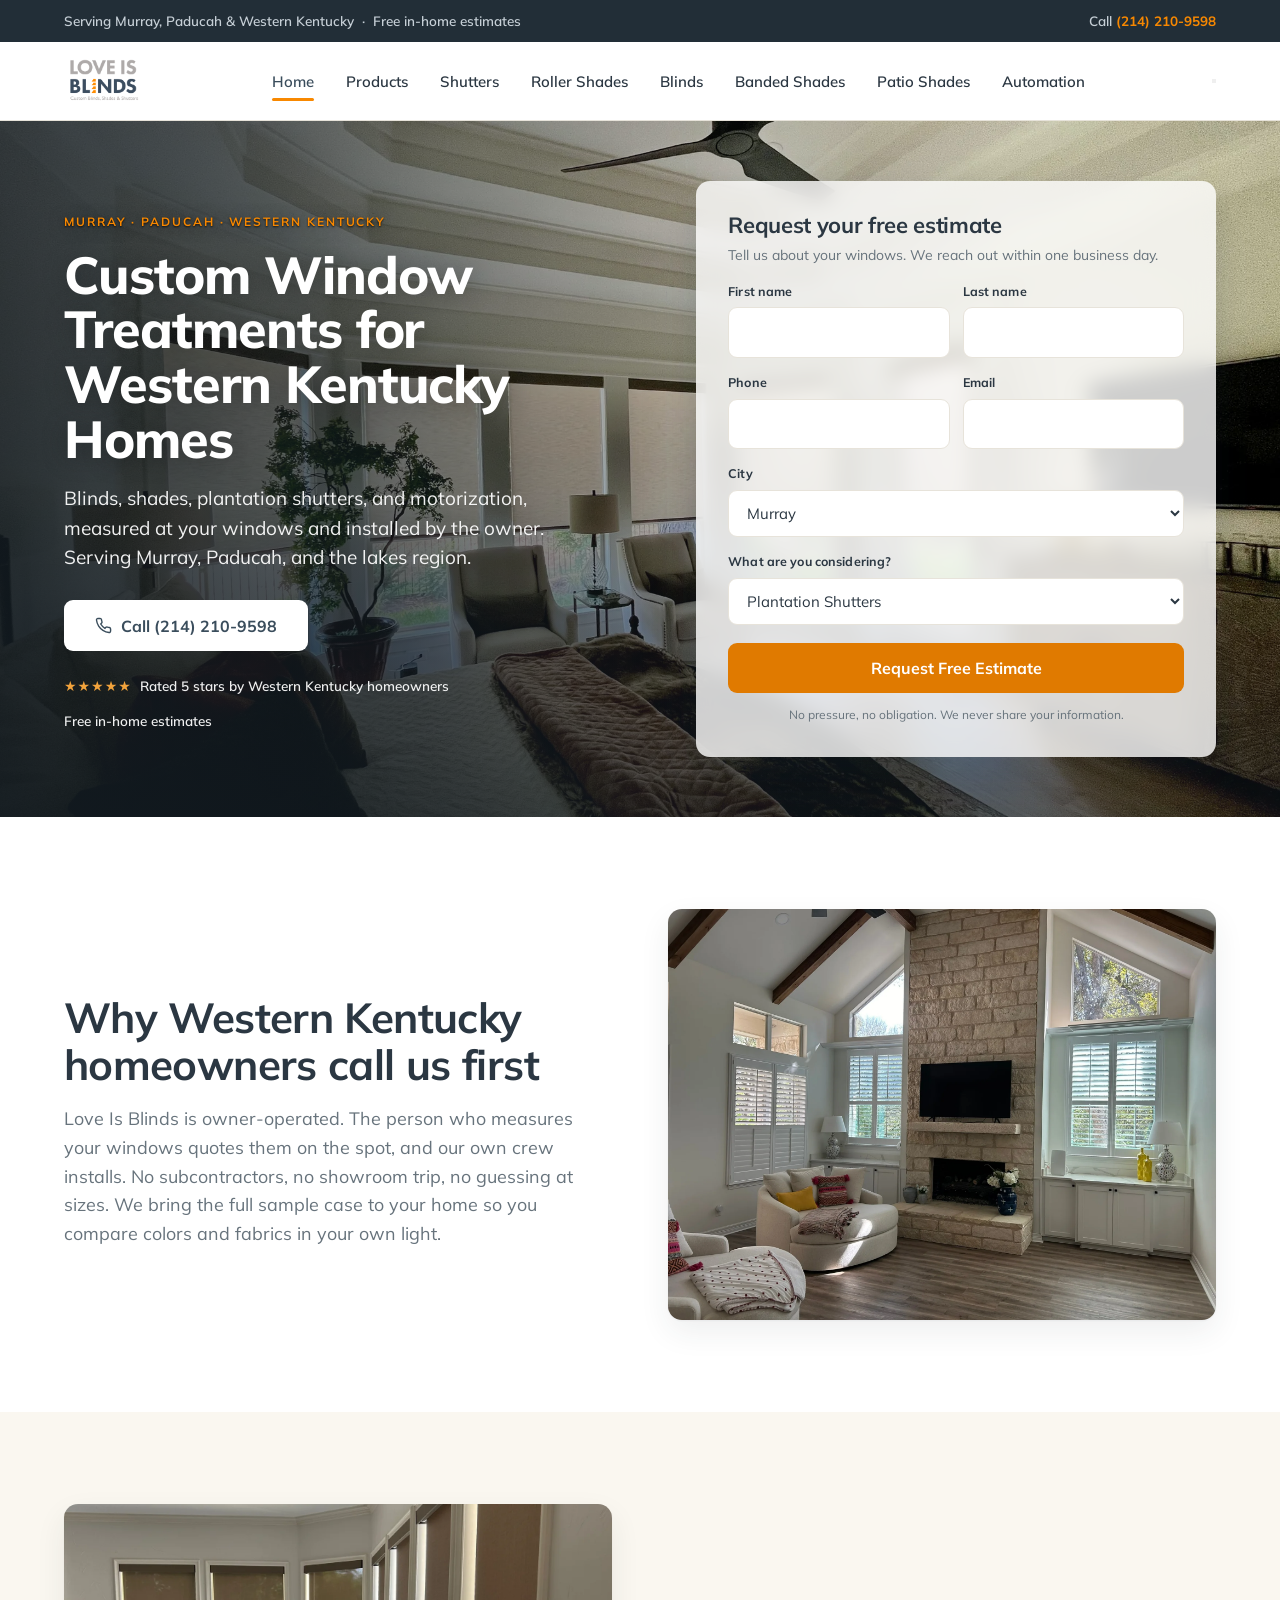
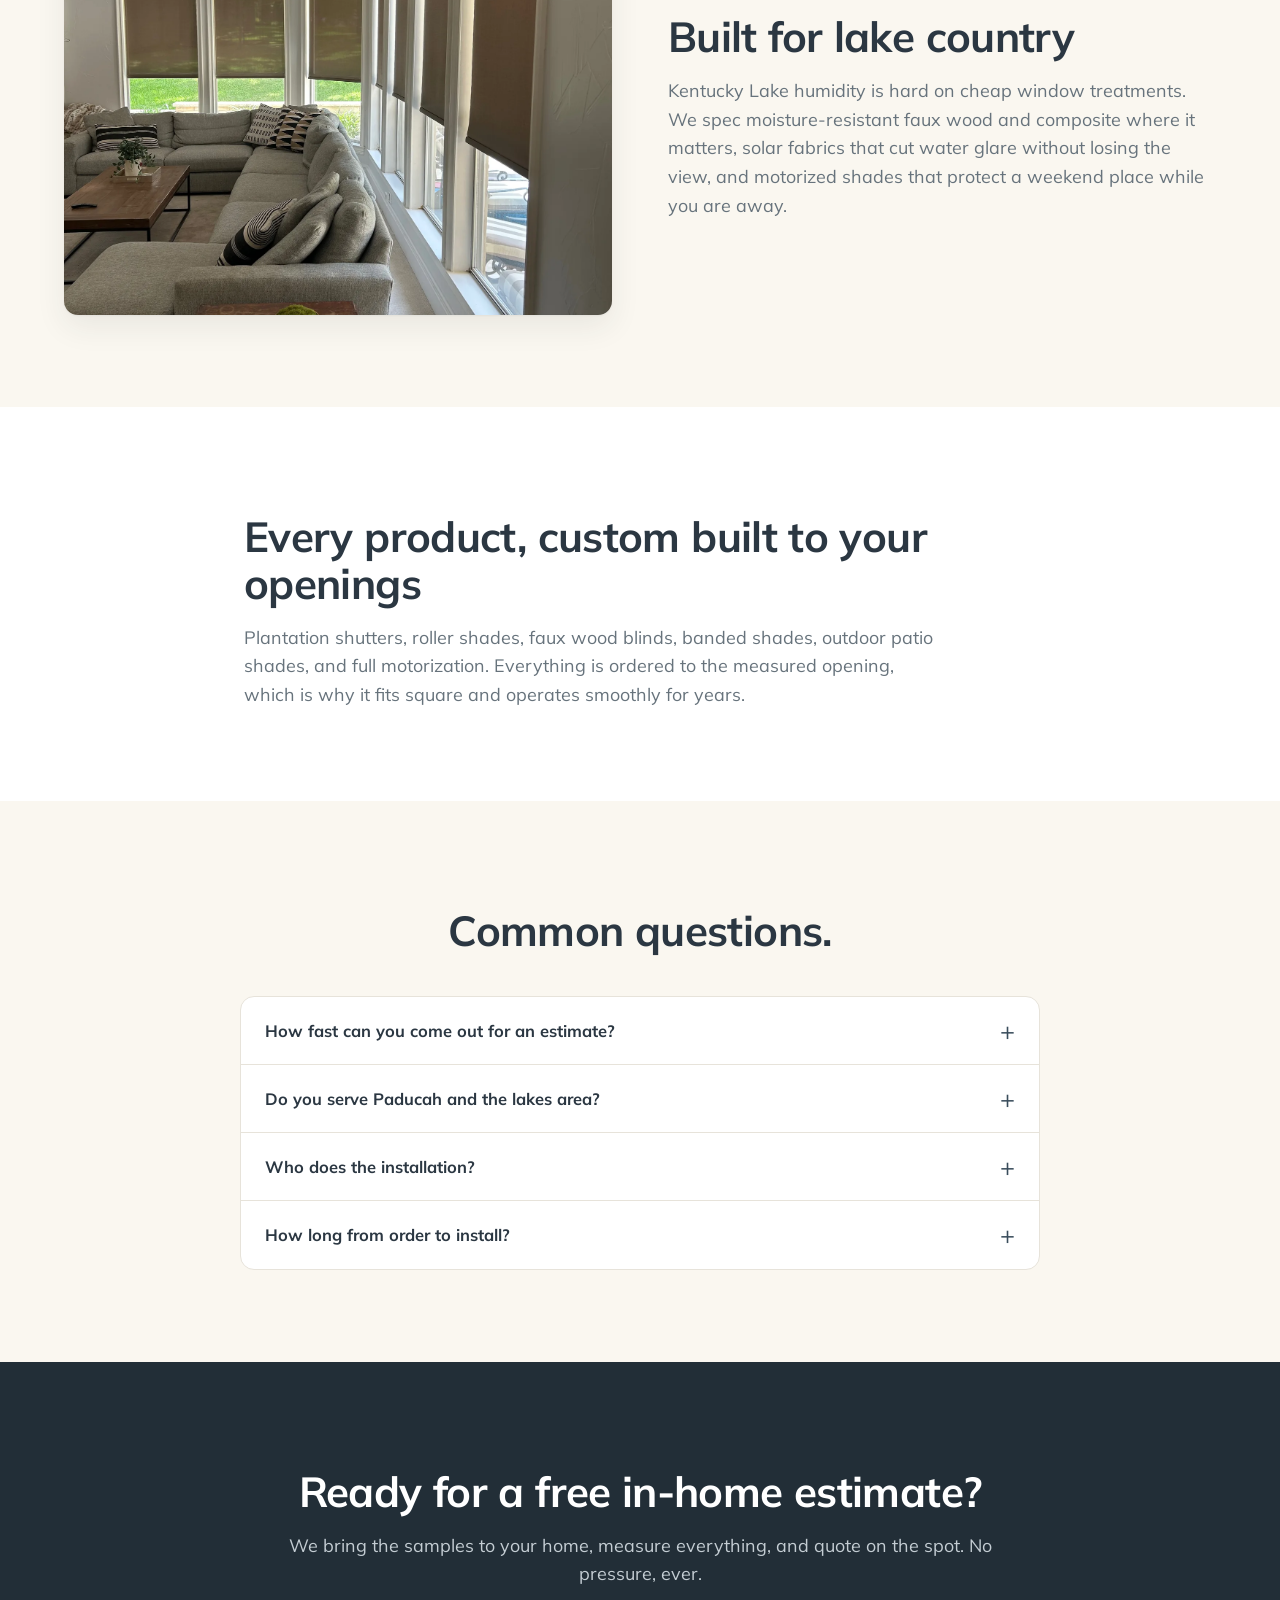
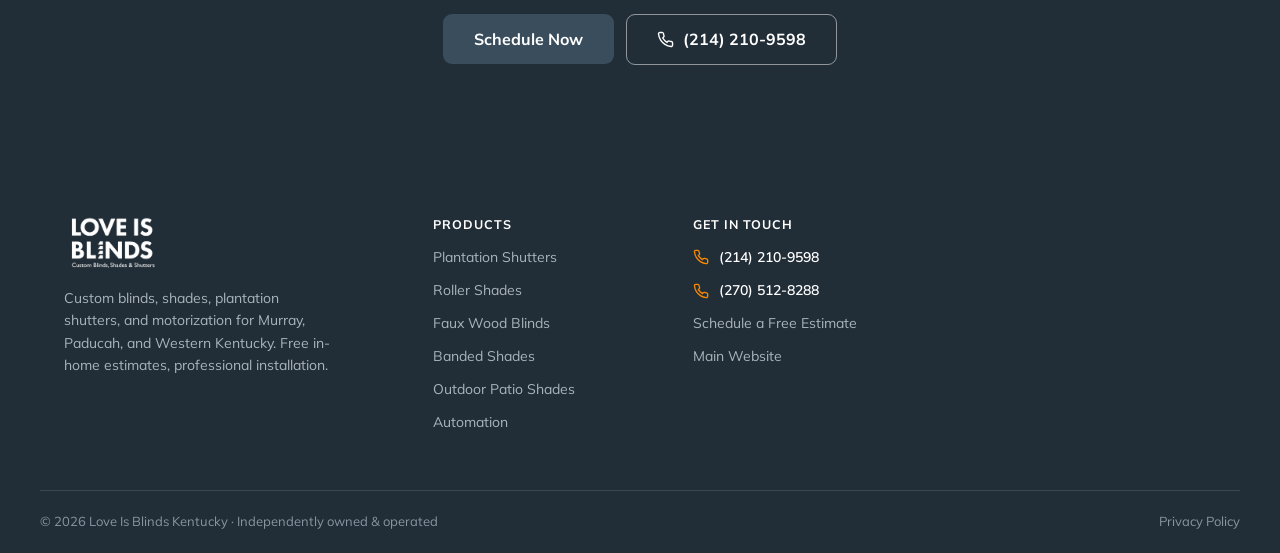
==== index.html @ ca63661e "Build shop.loveisblindsky.com: Western KY Google Ads landing site Rebuild of the Duda subdomain site" ====
<!DOCTYPE html>
<html lang="en">
<head>
<!-- Google Tag Manager -->
<script>(function(w,d,s,l,i){w[l]=w[l]||[];w[l].push({'gtm.start':
new Date().getTime(),event:'gtm.js'});var f=d.getElementsByTagName(s)[0],
j=d.createElement(s),dl=l!='dataLayer'?'&l='+l:'';j.async=true;j.src=
'https://www.googletagmanager.com/gtm.js?id='+i+dl;f.parentNode.insertBefore(j,f);
})(window,document,'script','dataLayer','GTM-MGHF7VLB');</script>
<!-- End Google Tag Manager -->
<meta charset="UTF-8">
<meta name="viewport" content="width=device-width, initial-scale=1">
<title>Custom Blinds, Shades &amp; Shutters in Murray, KY | Love Is Blinds</title>
<meta name="description" content="Custom blinds, shades, and plantation shutters for Murray, Paducah, and Western Kentucky. Free in-home estimates, measured and installed by the owner. Call today.">
<link rel="canonical" href="https://shop.loveisblindsky.com/">
<link rel="icon" href="/favicon.ico" sizes="any">
<link rel="icon" type="image/png" sizes="32x32" href="/favicon-32.png">
<link rel="apple-touch-icon" href="/apple-touch-icon.png">
<meta name="theme-color" content="#3A4D5C">
<meta property="og:type" content="website">
<meta property="og:site_name" content="Love Is Blinds Western Kentucky">
<meta property="og:title" content="Custom Blinds, Shades &amp; Shutters in Murray, KY | Love Is Blinds">
<meta property="og:description" content="Custom blinds, shades, and plantation shutters for Murray, Paducah, and Western Kentucky. Free in-home estimates, measured and installed by the owner. Call today.">
<meta property="og:url" content="https://shop.loveisblindsky.com/">
<meta property="og:image" content="https://shop.loveisblindsky.com/images/lib/roller-shades-home-hero-shades-1-jpeg.webp">
<meta name="twitter:card" content="summary_large_image">
<meta name="twitter:title" content="Custom Blinds, Shades &amp; Shutters in Murray, KY | Love Is Blinds">
<meta name="twitter:description" content="Custom blinds, shades, and plantation shutters for Murray, Paducah, and Western Kentucky. Free in-home estimates, measured and installed by the owner. Call today.">
<meta name="twitter:image" content="https://shop.loveisblindsky.com/images/lib/roller-shades-home-hero-shades-1-jpeg.webp">
<link rel="preconnect" href="https://fonts.googleapis.com">
<link rel="preconnect" href="https://fonts.gstatic.com" crossorigin>
<link href="https://fonts.googleapis.com/css2?family=Mulish:wght@400;500;600;700;800&display=swap" rel="stylesheet">
<link rel="stylesheet" href="/css/styles.css">
<script type="application/ld+json">
{
 "@context": "https://schema.org",
 "@graph": [
  {
   "@type": "WebPage",
   "@id": "https://shop.loveisblindsky.com/",
   "url": "https://shop.loveisblindsky.com/",
   "name": "Custom Blinds, Shades & Shutters in Murray, KY | Love Is Blinds",
   "description": "Custom blinds, shades, and plantation shutters for Murray, Paducah, and Western Kentucky. Free in-home estimates, measured and installed by the owner. Call today.",
   "isPartOf": {
    "@type": "WebSite",
    "name": "Love Is Blinds Western Kentucky",
    "url": "https://shop.loveisblindsky.com/"
   }
  },
  {
   "@type": "FAQPage",
   "mainEntity": [
    {
     "@type": "Question",
     "name": "How fast can you come out for an estimate?",
     "acceptedAnswer": {
      "@type": "Answer",
      "text": "Usually within a few days. The estimate is free, happens at your home, and you get an itemized quote on the spot with no obligation."
     }
    },
    {
     "@type": "Question",
     "name": "Do you serve Paducah and the lakes area?",
     "acceptedAnswer": {
      "@type": "Answer",
      "text": "Yes. We cover Murray, Mayfield, Benton, Cadiz, Hopkinsville, Paducah, Reidland, Calvert City, Princeton, Paris TN, and Metropolis IL."
     }
    },
    {
     "@type": "Question",
     "name": "Who does the installation?",
     "acceptedAnswer": {
      "@type": "Answer",
      "text": "Our own employees. The person who measures is part of the crew that installs, drop cloths go down before the first anchor, and cleanup is included."
     }
    },
    {
     "@type": "Question",
     "name": "How long from order to install?",
     "acceptedAnswer": {
      "@type": "Answer",
      "text": "Most projects run two to four weeks from estimate to install day. Custom shutters can run longer, and you get the timeline in writing before anything is ordered."
     }
    }
   ]
  }
 ]
}
</script></head>
<body>
<!-- Google Tag Manager (noscript) -->
<noscript><iframe src="https://www.googletagmanager.com/ns.html?id=GTM-MGHF7VLB"
height="0" width="0" style="display:none;visibility:hidden"></iframe></noscript>
<!-- End Google Tag Manager (noscript) -->
<div class="topbar">
  <div class="container">
    <span class="tb-left">Serving Murray, Paducah &amp; Western Kentucky &nbsp;&middot;&nbsp; Free in-home estimates</span>
    <span class="tb-right">Call <a href="tel:+12142109598">(214) 210-9598</a></span>
  </div>
</div>
<header class="site-header" id="siteHeader">
  <div class="container nav">
    <a class="brand" href="/" aria-label="Love Is Blinds, home">
      <img src="/images/lib-logo.png" alt="Love Is Blinds">
    </a>
    <nav>
      <ul class="nav-links" id="navLinks">
        <li><a href="/" aria-current="page">Home</a></li><li><a href="/products">Products</a></li><li><a href="/shutters">Shutters</a></li><li><a href="/rollers">Roller Shades</a></li><li><a href="/blinds">Blinds</a></li><li><a href="/banded-shades">Banded Shades</a></li><li><a href="/outdoor-patio-shades">Patio Shades</a></li><li><a href="/automation-solutions">Automation</a></li>
        <li class="nav-cta">
          <a class="btn btn-secondary btn-block" href="tel:+12142109598">Call (214) 210-9598</a>
          <a class="btn btn-primary btn-block" href="/schedule-now">Free Estimate</a>
        </li>
      </ul>
    </nav>
    <div class="nav-right">
      <button class="nav-toggle" id="navToggle" aria-label="Menu" aria-expanded="false"><span></span><span></span><span></span></button>
    </div>
  </div>
</header>

<section class="phero has-form">
  <picture><img src="/images/lib/roller-shades-home-hero-shades-1-jpeg.webp" alt="Custom roller shades in a bright Western Kentucky style home, installed by Love Is Blinds" fetchpriority="high"></picture>
  <div class="container">
    <div class="phero-copy">
      <h2 class="eyebrow">Murray &middot; Paducah &middot; Western Kentucky</h2>
      <h1 class="title">Custom Window Treatments for Western Kentucky Homes</h1>
      <p class="sub">Blinds, shades, plantation shutters, and motorization, measured at your windows and installed by the owner. Serving Murray, Paducah, and the lakes region.</p>
      <div class="hero-actions">
        <a class="btn btn-primary btn-lg" href="tel:+12142109598"><svg viewBox="0 0 24 24"><path d="M22 16.92v3a2 2 0 0 1-2.18 2 19.8 19.8 0 0 1-8.63-3.07 19.5 19.5 0 0 1-6-6 19.8 19.8 0 0 1-3.07-8.67A2 2 0 0 1 4.11 2h3a2 2 0 0 1 2 1.72c.13.96.36 1.9.7 2.81a2 2 0 0 1-.45 2.11L8.09 9.91a16 16 0 0 0 6 6l1.27-1.27a2 2 0 0 1 2.11-.45c.9.34 1.85.57 2.81.7A2 2 0 0 1 22 16.92Z"/></svg> Call (214) 210-9598</a>
      </div>
      <div class="hero-trust">
        <span class="tp"><span class="stars">&#9733;&#9733;&#9733;&#9733;&#9733;</span>Rated 5 stars by Western Kentucky homeowners</span>
        <span class="tp">Free in-home estimates</span>
      </div>
    </div>
    <form class="form-card" action="https://formspree.io/f/KYFORMID" method="POST">
      <h3>Request your free estimate</h3>
      <p class="sml">Tell us about your windows. We reach out within one business day.</p>
      <input type="hidden" name="_subject" value="Shop site estimate request">
      <input type="hidden" name="source_page" value="index">
      <div class="field-row">
        <div class="field"><label for="fname">First name</label><input id="fname" name="first_name" type="text" required></div>
        <div class="field"><label for="lname">Last name</label><input id="lname" name="last_name" type="text" required></div>
      </div>
      <div class="field-row">
        <div class="field"><label for="phone">Phone</label><input id="phone" name="phone" type="tel" required></div>
        <div class="field"><label for="email">Email</label><input id="email" name="email" type="email" required></div>
      </div>
      <div class="field"><label for="city">City</label>
        <select id="city" name="city"><option>Murray</option><option>Mayfield</option><option>Benton</option><option>Cadiz</option><option>Hopkinsville</option><option>Paducah</option><option>Reidland</option><option>Calvert City</option><option>Princeton</option><option>Paris, TN</option><option>Metropolis, IL</option><option>Other</option></select>
      </div>
      <div class="field"><label for="interest">What are you considering?</label>
        <select id="interest" name="interest">
          <option>Plantation Shutters</option><option>Roller Shades</option><option>Faux Wood Blinds</option>
          <option>Banded Shades</option><option>Outdoor Patio Shades</option><option>Motorization</option><option>Not sure yet</option>
        </select>
      </div>
      <button class="btn btn-pop btn-block btn-lg" type="submit">Request Free Estimate</button>
      <p class="legal">No pressure, no obligation. We never share your information.</p>
    </form>
  </div>
</section>
<section class="section"><div class="container split media-right">
  <div class="body reveal"><h2 class="title">Why Western Kentucky homeowners call us first</h2><p class="lead">Love Is Blinds is owner-operated. The person who measures your windows quotes them on the spot, and our own crew installs. No subcontractors, no showroom trip, no guessing at sizes. We bring the full sample case to your home so you compare colors and fabrics in your own light.</p></div>
  <div class="media reveal"><picture><img src="/images/lib/shutters-shutters-love-01-jpg.webp" alt="Custom window treatments installed by Love Is Blinds" loading="lazy"></picture></div>
</div></section><section class="section bg-cream-tint"><div class="container split">
  <div class="media reveal"><picture><img src="/images/lib/roller-shades-roller-shades-jane-after-a-jpg.webp" alt="Custom window treatments installed by Love Is Blinds" loading="lazy"></picture></div>
  <div class="body reveal"><h2 class="title">Built for lake country</h2><p class="lead">Kentucky Lake humidity is hard on cheap window treatments. We spec moisture-resistant faux wood and composite where it matters, solar fabrics that cut water glare without losing the view, and motorized shades that protect a weekend place while you are away.</p></div>
</div></section><section class="section"><div class="container" style="max-width:840px"><div class="body reveal"><h2 class="title">Every product, custom built to your openings</h2><p class="lead">Plantation shutters, roller shades, faux wood blinds, banded shades, outdoor patio shades, and full motorization. Everything is ordered to the measured opening, which is why it fits square and operates smoothly for years.</p></div></div></section>
<section class="section bg-cream-tint">
  <div class="container center"><h2 class="title">Common questions.</h2></div>
  <div class="container"><div class="faq"><details><summary>How fast can you come out for an estimate?</summary><div class="a">Usually within a few days. The estimate is free, happens at your home, and you get an itemized quote on the spot with no obligation.</div></details><details><summary>Do you serve Paducah and the lakes area?</summary><div class="a">Yes. We cover Murray, Mayfield, Benton, Cadiz, Hopkinsville, Paducah, Reidland, Calvert City, Princeton, Paris TN, and Metropolis IL.</div></details><details><summary>Who does the installation?</summary><div class="a">Our own employees. The person who measures is part of the crew that installs, drop cloths go down before the first anchor, and cleanup is included.</div></details><details><summary>How long from order to install?</summary><div class="a">Most projects run two to four weeks from estimate to install day. Custom shutters can run longer, and you get the timeline in writing before anything is ordered.</div></details></div></div></section>
<section class="section bg-deep">
  <div class="container center">
    <h2 class="title">Ready for a free in-home estimate?</h2>
    <p class="lead">We bring the samples to your home, measure everything, and quote on the spot. No pressure, ever.</p>
    <div class="btnrow" style="justify-content:center;margin-top:26px">
      <a class="btn btn-primary btn-lg" href="/schedule-now">Schedule Now</a>
      <a class="btn btn-secondary btn-lg" href="tel:+12142109598"><svg viewBox="0 0 24 24"><path d="M22 16.92v3a2 2 0 0 1-2.18 2 19.8 19.8 0 0 1-8.63-3.07 19.5 19.5 0 0 1-6-6 19.8 19.8 0 0 1-3.07-8.67A2 2 0 0 1 4.11 2h3a2 2 0 0 1 2 1.72c.13.96.36 1.9.7 2.81a2 2 0 0 1-.45 2.11L8.09 9.91a16 16 0 0 0 6 6l1.27-1.27a2 2 0 0 1 2.11-.45c.9.34 1.85.57 2.81.7A2 2 0 0 1 22 16.92Z"/></svg> (214) 210-9598</a>
    </div>
  </div>
</section>
<footer class="footer">
  <div class="container footer-top">
    <div>
      <img class="flogo" src="/images/lib-logo.png" alt="Love Is Blinds" loading="lazy" style="filter:brightness(0) invert(1)">
      <p class="fabout">Custom blinds, shades, plantation shutters, and motorization for Murray, Paducah, and Western Kentucky. Free in-home estimates, professional installation.</p>
    </div>
    <div>
      <h4>Products</h4>
      <ul>
        <li><a href="/shutters">Plantation Shutters</a></li>
        <li><a href="/rollers">Roller Shades</a></li>
        <li><a href="/blinds">Faux Wood Blinds</a></li>
        <li><a href="/banded-shades">Banded Shades</a></li>
        <li><a href="/outdoor-patio-shades">Outdoor Patio Shades</a></li>
        <li><a href="/automation-solutions">Automation</a></li>
      </ul>
    </div>
    <div>
      <h4>Get In Touch</h4>
      <ul>
        <li class="contact-line"><svg viewBox="0 0 24 24"><path d="M22 16.92v3a2 2 0 0 1-2.18 2 19.8 19.8 0 0 1-8.63-3.07 19.5 19.5 0 0 1-6-6 19.8 19.8 0 0 1-3.07-8.67A2 2 0 0 1 4.11 2h3a2 2 0 0 1 2 1.72c.13.96.36 1.9.7 2.81a2 2 0 0 1-.45 2.11L8.09 9.91a16 16 0 0 0 6 6l1.27-1.27a2 2 0 0 1 2.11-.45c.9.34 1.85.57 2.81.7A2 2 0 0 1 22 16.92Z"/></svg><a href="tel:+12142109598">(214) 210-9598</a></li>
        <li class="contact-line"><svg viewBox="0 0 24 24"><path d="M22 16.92v3a2 2 0 0 1-2.18 2 19.8 19.8 0 0 1-8.63-3.07 19.5 19.5 0 0 1-6-6 19.8 19.8 0 0 1-3.07-8.67A2 2 0 0 1 4.11 2h3a2 2 0 0 1 2 1.72c.13.96.36 1.9.7 2.81a2 2 0 0 1-.45 2.11L8.09 9.91a16 16 0 0 0 6 6l1.27-1.27a2 2 0 0 1 2.11-.45c.9.34 1.85.57 2.81.7A2 2 0 0 1 22 16.92Z"/></svg><a href="tel:+12705128288">(270) 512-8288</a></li>
        <li><a href="/schedule-now">Schedule a Free Estimate</a></li>
        <li><a href="https://www.loveisblindsky.com/" rel="noopener">Main Website</a></li>
      </ul>
    </div>
  </div>
  <div class="container footer-bottom">
    <span>&copy; <span id="yr">2026</span> Love Is Blinds Kentucky &middot; Independently owned &amp; operated</span>
    <span><a href="https://www.loveisblindsky.com/privacy-policy" rel="noopener">Privacy Policy</a></span>
  </div>
</footer>
<script>
document.getElementById('yr').textContent=new Date().getFullYear();
var t=document.getElementById('navToggle'),l=document.getElementById('navLinks');
if(t){t.addEventListener('click',function(){var o=l.classList.toggle('open');t.setAttribute('aria-expanded',o)})}
</script>
</body>
</html>
---- css/styles.css ----
/* =========================================================================
   LOVE IS BLINDS - KENTUCKY
   LIB brand: Navy #3A4D5C (lead) · Deep Navy #283541 (deep) ·
              Soft Stone #DED8CB (soft) · Signature Orange #F88800 (pop, RARE) ·
              Harvest Cream #F5EFE0 (cream) · Deep Navy Ink #222E37 (ink)
   ========================================================================= */

:root{
  /* ---- fixed neutrals ---- */
  --n-white:#FFFFFF;
  --n-cream:#F5EFE0;        /* Harvest Cream — warmth canvas, selective */
  --n-cream-tint:#FAF7F0;   /* faint cream — quiet rhythm separator */
  --n-stone:#DED8CB;        /* Soft Stone */
  --n-ink:#222E37;          /* deep navy ink — dark surfaces */

  /* ---- LIB role tokens ---- */
  --primary:#3A4D5C;        /* Navy */
  --secondary:#222E37;      /* Deep Navy — dark panels, footer */
  --accent-1:#DED8CB;       /* Soft Stone */
  --accent-2:#F88800;       /* Signature Orange */
  --on-primary:#FFFFFF;
  --on-secondary:#FFFFFF;
  --on-accent-1:#3A4D5C;
  --on-accent-2:#FFFFFF;

  /* ---- semantic intent (components reference these, never raw hex) ---- */
  --lead:var(--primary);    --on-lead:var(--on-primary);
  --deep:var(--secondary);  --on-deep:var(--on-secondary);
  --soft:var(--accent-1);
  --pop:var(--accent-2);    --on-pop:var(--on-accent-2);
  --pop-deep:#E07A00;       /* AA-safe deep orange for white-on-orange fills (buttons, highlight card); accents use bright --pop */

  /* ---- chrome / ink ---- */
  --page:#FFFFFF;
  --surface:#FFFFFF;
  --ink-display:#2B3742;    /* navy-ink headings */
  --ink-body:#46535E;       /* slate body */
  --ink-muted:#67737C;      /* muted (≥4.5:1 on white & cream) */
  --hairline:#E7E3DA;
  --hairline-soft:#EFEBE2;

  /* ---- scale ---- */
  --sp-1:4px; --sp-2:8px; --sp-3:12px; --sp-4:16px; --sp-5:24px; --sp-6:32px; --sp-7:48px; --sp-8:64px;
  --radius:14px; --radius-sm:9px; --radius-pill:999px;
  --shadow-1:0 1px 2px rgba(34,46,55,.06);
  --shadow-2:0 1px 2px rgba(34,46,55,.05), 0 12px 30px rgba(34,46,55,.08);
  --shadow-3:0 10px 28px rgba(34,46,55,.10), 0 30px 60px rgba(34,46,55,.13);
  --container:1200px;
  --ease:cubic-bezier(.2,.7,.2,1);
  --font-display:'Mulish',system-ui,-apple-system,'Segoe UI',Roboto,Helvetica,Arial,sans-serif;
  --font-body:'Mulish',system-ui,-apple-system,'Segoe UI',Roboto,Helvetica,Arial,sans-serif;
}

/* ---------- reset / base ---------- */
*{box-sizing:border-box;margin:0;padding:0}
html{scroll-behavior:smooth}
body{font-family:var(--font-body);background:var(--page);color:var(--ink-body);
  font-size:17px;line-height:1.65;font-weight:400;-webkit-font-smoothing:antialiased;text-rendering:optimizeLegibility}
img{max-width:100%;display:block}
picture{display:contents}
a{color:inherit;text-decoration:none}
ul{list-style:none}
h1,h2,h3,h4{font-family:var(--font-display);color:var(--ink-display);line-height:1.12;letter-spacing:-.015em;font-weight:700}
p{margin:0}
:focus-visible{outline:2px solid var(--lead);outline-offset:2px}
section{scroll-margin-top:96px}

/* ---------- layout ---------- */
.container{max-width:var(--container);margin:0 auto;padding:0 24px}
.container-wide{max-width:1340px;margin:0 auto;padding:0 24px}
.section{padding:92px 0}
.section--tight{padding:64px 0}
.bg-cream{background:var(--n-cream)}
.bg-cream-tint{background:var(--n-cream-tint)}
.bg-stone{background:var(--n-stone)}
.bg-deep{background:var(--deep);color:#E7ECEF}
.center{text-align:center}
.center .lead{margin-left:auto;margin-right:auto}

/* ---------- section heads ---------- */
.eyebrow{display:inline-flex;align-items:center;gap:9px;font-weight:700;font-size:12px;
  letter-spacing:.16em;text-transform:uppercase;color:var(--lead)}
.bg-deep .eyebrow{color:#9FB4C2}
.title{font-size:clamp(27px,3.7vw,42px);margin-top:14px;font-weight:700;color:var(--ink-display)}
.bg-deep .title{color:#fff}
.lead{font-size:clamp(16px,1.4vw,19px);color:var(--ink-muted);max-width:64ch;margin-top:16px;line-height:1.6}
.bg-deep .lead{color:#C4CDD3}

/* ---------- buttons (documented .btn-* system) ---------- */
.btnrow{display:flex;flex-wrap:wrap;gap:12px;align-items:center}
.btn{font:inherit;font-weight:700;font-size:15px;border-radius:var(--radius-sm);padding:13px 22px;cursor:pointer;
  border:1.5px solid transparent;display:inline-flex;align-items:center;justify-content:center;gap:9px;
  text-decoration:none;line-height:1;transition:transform .2s var(--ease),background .2s,color .2s,border-color .2s,box-shadow .2s;white-space:nowrap}
.btn svg{width:17px;height:17px;stroke:currentColor;fill:none;stroke-width:2}
.btn-primary{background:var(--lead);color:var(--on-lead)}                 /* navy — primary action */
.btn-primary:hover{background:#32424F;transform:translateY(-2px);box-shadow:var(--shadow-2)}
.btn-dark{background:var(--deep);color:var(--on-deep)}                    /* deep navy — high-emphasis */
.btn-dark:hover{background:#1A242C;transform:translateY(-2px);box-shadow:var(--shadow-2)}
.btn-secondary{background:transparent;color:var(--lead);border-color:var(--lead)}
.btn-secondary:hover{background:var(--lead);color:var(--on-lead)}
.btn-ghost{background:transparent;color:var(--ink-body);border-color:var(--hairline)}
.btn-ghost:hover{background:var(--n-cream-tint);border-color:var(--ink-muted)}
.btn-pop{background:var(--pop-deep);color:var(--on-pop)}                  /* orange — the ONE rare moment */
.btn-pop:hover{background:#CC6E00;transform:translateY(-2px);box-shadow:var(--shadow-2)}
.btn-link{background:none;color:var(--lead);font-weight:700;padding:6px 2px;border-radius:0}
.btn-link:hover{color:var(--pop-deep)}
.btn-link .arw{transition:transform .2s var(--ease)}
.btn-link:hover .arw{transform:translateX(4px)}
.btn-sm{padding:9px 16px;font-size:13.5px}
.btn-lg{padding:16px 30px;font-size:16px}
.btn-block{width:100%}
/* on dark sections */
.bg-deep .btn-secondary{color:#fff;border-color:rgba(255,255,255,.5)}
.bg-deep .btn-secondary:hover{background:#fff;color:var(--deep)}

/* ---------- top utility bar ---------- */
.topbar{background:var(--deep);color:#C6CFD6;font-size:13.5px;font-weight:600}
.topbar .container{display:flex;justify-content:space-between;align-items:center;min-height:42px;gap:18px;padding-top:7px;padding-bottom:7px}
.topbar a{color:var(--pop);font-weight:700}
.topbar a:hover{color:#fff}
.topbar .sep{opacity:.4;margin:0 10px}

/* ---------- header / nav ---------- */
.site-header{position:sticky;top:0;z-index:70;border-bottom:1px solid var(--hairline);transition:box-shadow .3s}
.site-header::before{content:"";position:absolute;inset:0;z-index:-1;background:rgba(255,255,255,.95);
  backdrop-filter:saturate(160%) blur(12px);-webkit-backdrop-filter:saturate(160%) blur(12px)}
.site-header.scrolled{box-shadow:0 8px 24px -16px rgba(34,46,55,.35)}
.nav{display:flex;align-items:center;justify-content:space-between;gap:26px;min-height:78px}
.brand{display:inline-flex;align-items:center;padding:8px 0;flex:none}
.brand img{height:44px;width:auto;max-width:none;display:block}
.nav-links{display:flex;align-items:center;gap:6px}
.nav-links a{font-weight:600;font-size:15px;color:var(--ink-display);position:relative;padding:6px 13px;transition:color .2s}
.nav-links a:hover{color:var(--lead)}
.nav-links a::after{content:"";position:absolute;left:13px;right:13px;bottom:-4px;height:2.5px;background:var(--pop);
  border-radius:2px;transform:scaleX(0);transform-origin:left;transition:transform .25s var(--ease)}
.nav-links a:hover::after{transform:scaleX(1)}
.nav-links a[aria-current="page"]{color:var(--lead)}
.nav-links a[aria-current="page"]::after{transform:scaleX(1)}
.nav-right{display:flex;align-items:center;gap:18px}
.nav-phone{font-weight:700;color:var(--lead);font-size:15px;display:inline-flex;gap:8px;align-items:center}
.nav-phone:hover{color:var(--pop-deep)}
.nav-phone svg{width:16px;height:16px;stroke:currentColor;fill:none;stroke-width:2}
.hamburger{display:none;flex-direction:column;gap:5px;background:none;border:0;cursor:pointer;padding:10px;margin:-10px -10px -10px 0}
.hamburger span{width:25px;height:2.5px;background:var(--ink-display);border-radius:3px;transition:.3s var(--ease)}
.nav-cta{display:none}
.nav-links .dd-active{color:var(--lead)}
body.nav-open{overflow:hidden}

/* ---------- hero (split-grid 16:9 — product stays visible) ---------- */
.hero{background:var(--page)}
.hero .container-wide{display:grid;grid-template-columns:1.05fr 1fr;gap:54px;align-items:center;
  padding-top:64px;padding-bottom:64px}
.hero-copy{max-width:36rem}
.hero h1{font-size:clamp(34px,4.6vw,54px);font-weight:800;letter-spacing:-.025em;line-height:1.05;
  margin-top:18px;color:var(--ink-display)}
.hero h1 em{font-style:normal;color:var(--lead)}
.hero .sub{font-size:clamp(16.5px,1.5vw,19px);color:var(--ink-body);max-width:46ch;margin-top:20px;line-height:1.55}
.hero-actions{display:flex;gap:14px;margin-top:30px;flex-wrap:wrap}
.hero-trust{margin-top:28px;display:flex;align-items:center;gap:8px 18px;flex-wrap:wrap;
  font-weight:600;color:var(--ink-muted);font-size:14px}
.hero-trust .stars{color:#F2A33C;letter-spacing:2px;font-size:15px}
.hero-trust .sep{opacity:.4}
.hero-media{position:relative}
.hero-media img{width:100%;aspect-ratio:16/11;object-fit:cover;border-radius:var(--radius);box-shadow:var(--shadow-3)}
.hero-media .badge-float{position:absolute;left:-18px;bottom:22px;background:#fff;border-radius:var(--radius-sm);
  box-shadow:var(--shadow-3);padding:14px 18px;display:flex;align-items:center;gap:12px;max-width:240px}
.hero-media .badge-float .ic{width:38px;height:38px;border-radius:10px;background:color-mix(in srgb,var(--lead) 12%,transparent);
  color:var(--lead);display:grid;place-items:center;flex:none}
.hero-media .badge-float .ic svg{width:20px;height:20px;stroke:currentColor;fill:none;stroke-width:2}
.hero-media .badge-float b{display:block;font-family:var(--font-display);font-size:14px;color:var(--ink-display)}
.hero-media .badge-float span{font-size:12.5px;color:var(--ink-muted)}

/* ---------- trust strip ---------- */
.trust{background:var(--surface);border-bottom:1px solid var(--hairline)}
.trust .container{display:grid;grid-template-columns:repeat(4,1fr);gap:28px;padding-top:34px;padding-bottom:34px}
.trust-item{display:flex;gap:14px;align-items:flex-start}
.trust-item .ic{flex:none;width:44px;height:44px;border-radius:11px;background:var(--n-cream);
  color:var(--lead);display:grid;place-items:center}
.trust-item .ic svg{width:22px;height:22px;stroke:currentColor;fill:none;stroke-width:2}
.trust-item h4{font-size:15.5px;color:var(--ink-display);font-weight:700}
.trust-item p{font-size:13.5px;color:var(--ink-muted);margin-top:3px;line-height:1.45}

/* ---------- split feature ---------- */
.split{display:grid;grid-template-columns:1fr 1fr;gap:56px;align-items:center}
.split.media-right .media{order:2}
.split .media img{width:100%;border-radius:var(--radius);box-shadow:var(--shadow-2);aspect-ratio:4/3;object-fit:cover}
.split .media img.owner-photo{aspect-ratio:auto;object-fit:contain;width:auto;max-width:100%;max-height:560px;margin:0 auto;display:block}
.feature-list{margin:24px 0 0;display:grid;gap:15px}
.feature-list li{display:flex;gap:12px;align-items:flex-start;font-weight:500;color:var(--ink-body)}
.feature-list .tick{flex:none;width:23px;height:23px;border-radius:50%;background:var(--pop-deep);color:#fff;
  display:grid;place-items:center;margin-top:1px}
.feature-list .tick svg{width:12px;height:12px;stroke:currentColor;fill:none;stroke-width:3}
.split .btn{margin-top:28px}

/* ---------- product cards (4 categories — flex, generous, token-based) ---------- */
.prod-grid{display:grid;grid-template-columns:repeat(4,1fr);gap:22px;margin-top:46px}
.prod-card{display:flex;flex-direction:column;border-radius:var(--radius);overflow:hidden;background:var(--surface);
  border:1px solid var(--hairline);box-shadow:var(--shadow-1);transition:transform .3s var(--ease),box-shadow .3s var(--ease)}
.prod-card:hover{transform:translateY(-6px);box-shadow:var(--shadow-3)}
.prod-card .pic{display:block;overflow:hidden}
.prod-card .pic img{width:100%;height:212px;object-fit:cover;transition:transform .6s var(--ease)}
.prod-card:hover .pic img{transform:scale(1.05)}
.prod-card .pbody{display:flex;flex-direction:column;flex:1;padding:26px 24px 28px}
.prod-card .kicker{font-size:11.5px;font-weight:700;letter-spacing:.12em;text-transform:uppercase;color:var(--pop-deep)}
.prod-card h3{font-size:20px;color:var(--ink-display);margin-top:8px}
.prod-card p{font-size:14px;color:var(--ink-muted);margin-top:9px;line-height:1.55}
.prod-card .btn-link{margin-top:auto;padding-top:18px}

/* ---------- process steps ---------- */
.steps{display:grid;grid-template-columns:repeat(3,1fr);gap:24px;margin-top:48px}
.step{background:var(--surface);border:1px solid var(--hairline);border-radius:var(--radius);padding:34px 28px;position:relative}
.step .num{display:inline-grid;place-items:center;width:42px;height:42px;border-radius:50%;
  background:var(--pop-deep);color:#fff;font-weight:800;font-size:19px;font-family:var(--font-display)}
.step h3{font-size:19px;margin-top:18px;color:var(--ink-display)}
.step p{margin-top:9px;color:var(--ink-muted);font-size:14.5px}

/* ---------- gallery ---------- */
.gallery{display:grid;grid-template-columns:repeat(3,1fr);gap:16px;margin-top:46px}
.gallery a{border-radius:var(--radius-sm);overflow:hidden;box-shadow:var(--shadow-1);display:block}
.gallery img{width:100%;aspect-ratio:1/1;object-fit:cover;transition:transform .55s var(--ease)}
.gallery a:hover img{transform:scale(1.06)}

/* ---------- reviews ---------- */
.reviews{display:grid;grid-template-columns:repeat(3,1fr);gap:24px;margin-top:46px}
.review{background:var(--surface);border:1px solid var(--hairline);border-radius:var(--radius);padding:30px 28px;box-shadow:var(--shadow-1)}
.review .stars{color:#F2A33C;letter-spacing:2px;font-size:17px}
.review p{margin-top:14px;font-size:15.5px;color:var(--ink-body);line-height:1.6}
.review .who{margin-top:18px;font-weight:700;color:var(--ink-display);font-family:var(--font-display)}
.review .where{color:var(--ink-muted);font-weight:600;font-size:13px;margin-top:2px}

/* ---------- service area chips ---------- */
.chips{display:flex;flex-wrap:wrap;gap:11px;margin-top:32px;justify-content:center}
.chip{background:var(--surface);border:1px solid var(--hairline);border-radius:var(--radius-pill);padding:10px 18px;
  font-weight:600;color:var(--ink-display);font-size:14px;cursor:pointer;transition:background .25s var(--ease),color .25s var(--ease),border-color .25s var(--ease),box-shadow .25s var(--ease)}
.chip:hover{background:var(--lead);border-color:var(--lead);color:#fff;box-shadow:var(--shadow-1)}

/* ---------- CTA + form ---------- */
.cta-grid{display:grid;grid-template-columns:1.05fr .95fr;gap:54px;align-items:center}
.form-card{background:#fff;border-radius:var(--radius);padding:32px;box-shadow:var(--shadow-3);color:var(--ink-body)}
#estimate .form-card{background:rgba(255,255,255,.8)}
.form-card h3{font-size:22px;color:var(--ink-display)}
.form-card .sml{font-size:14px;color:var(--ink-muted);margin-top:6px}
.field{margin-top:14px}
.field-row{display:grid;grid-template-columns:1fr 1fr;gap:13px}
.field label{display:block;font-weight:700;font-size:12.5px;letter-spacing:.01em;color:var(--ink-display);margin-bottom:6px}
.field input,.field select,.field textarea{width:100%;font:inherit;font-size:15px;padding:12px 14px;border-radius:var(--radius-sm);
  border:1.5px solid var(--hairline);background:var(--page);color:var(--ink-display);transition:border-color .15s,box-shadow .15s}
.field input:focus,.field select:focus,.field textarea:focus{outline:none;border-color:var(--lead);
  box-shadow:0 0 0 3px color-mix(in srgb,var(--lead) 16%,transparent)}
.form-card .btn{margin-top:18px}
.form-card .legal{font-size:12px;color:var(--ink-muted);margin-top:12px;text-align:center}

/* ---------- footer (byte-identical across pages) ---------- */
.footer{background:var(--deep);color:#A9B4BC;padding:60px 0 0}
.footer-top{display:grid;grid-template-columns:1.5fr 1fr 1fr 1.2fr;gap:40px;padding-bottom:46px}
.footer .flogo{height:54px;width:auto;margin-bottom:16px}
.footer .fabout{font-size:14px;line-height:1.6;max-width:34ch}
.footer h4{color:#fff;font-size:12.5px;letter-spacing:.08em;text-transform:uppercase;margin-bottom:15px;font-weight:700;font-family:var(--font-display)}
.footer li{font-size:14px;margin-bottom:10px}
.footer a:hover{color:#fff}
.footer .contact-line{display:flex;gap:10px;align-items:center;font-weight:600;color:#fff;margin-bottom:10px}
.footer .contact-line svg{width:16px;height:16px;stroke:var(--pop);fill:none;stroke-width:2;flex:none}
.footer-bottom{border-top:1px solid rgba(255,255,255,.12);padding:20px 0;font-size:13px;
  display:flex;justify-content:space-between;gap:14px;flex-wrap:wrap;color:#8995A0}
.footer-bottom a:hover{color:#fff}

/* ============ INTERIOR-PAGE COMPONENTS (for the 9 sub-pages) ============ */

/* ---------- page hero (compact, for interior pages) ---------- */
.page-hero{background:var(--n-cream-tint);border-bottom:1px solid var(--hairline)}
.page-hero .container{padding-top:56px;padding-bottom:56px}
.page-hero.center{text-align:center}
.page-hero.center .container{max-width:860px}
.page-hero.center .lead{margin-left:auto;margin-right:auto}
.page-hero .title{font-size:clamp(30px,4.2vw,46px)}
.page-hero .lead{margin-top:14px}
.page-hero .hero-actions{margin-top:26px}
.page-hero.has-media .container{display:grid;grid-template-columns:1.1fr .9fr;gap:48px;align-items:center}
.page-hero.has-media .media img{width:100%;aspect-ratio:4/3;object-fit:cover;border-radius:var(--radius);box-shadow:var(--shadow-2)}

/* ---------- breadcrumbs ---------- */
.crumbs{display:flex;flex-wrap:wrap;gap:8px;align-items:center;font-size:13px;color:var(--ink-muted);margin-bottom:14px}
.crumbs a{color:var(--lead);font-weight:600}
.crumbs a:hover{color:var(--pop-deep)}
.crumbs .sep{opacity:.5}

/* ---------- feature grid (benefits / why-us / contact info) ---------- */
.feature-grid{display:grid;grid-template-columns:repeat(3,1fr);gap:22px;margin-top:44px}
.feature-grid.cols-2{grid-template-columns:repeat(2,1fr)}
.feature-grid.cols-4{grid-template-columns:repeat(4,1fr)}
.feature{background:var(--surface);border:1px solid var(--hairline);border-radius:var(--radius);padding:28px 26px;box-shadow:var(--shadow-1)}
.feature .ic{width:46px;height:46px;border-radius:11px;background:var(--n-cream);color:var(--lead);display:grid;place-items:center;margin-bottom:16px}
.feature .ic svg{width:23px;height:23px;stroke:currentColor;fill:none;stroke-width:2}
.feature h3{font-size:18px;color:var(--ink-display)}
.feature p{font-size:14.5px;color:var(--ink-muted);margin-top:8px;line-height:1.55}
.feature .flink,.feature a.more{display:inline-flex;margin-top:14px;color:var(--lead);font-weight:700;font-size:14px}

/* ---------- FAQ accordion ---------- */
.faq{max-width:800px;margin:42px auto 0;border:1px solid var(--hairline);border-radius:var(--radius);overflow:hidden;background:var(--surface)}
.faq details{border-bottom:1px solid var(--hairline)}
.faq details:last-child{border-bottom:none}
.faq summary{padding:20px 24px;cursor:pointer;font-weight:700;color:var(--ink-display);font-size:16.5px;list-style:none;
  display:flex;justify-content:space-between;align-items:center;gap:18px;font-family:var(--font-display)}
.faq summary::-webkit-details-marker{display:none}
.faq summary::after{content:"+";color:var(--lead);font-size:25px;font-weight:400;line-height:1;flex:none}
.faq details[open] summary::after{content:"\2212"}
.faq .a{padding:0 24px 20px;font-size:15px;color:var(--ink-body);line-height:1.6;max-width:66ch}

/* ---------- prose (long-form body copy blocks) ---------- */
.prose{max-width:68ch}
.prose p{margin-top:16px;color:var(--ink-body)}
.prose p:first-child{margin-top:0}

@media (max-width:1024px){
  .page-hero.has-media .container{grid-template-columns:1fr;gap:30px}
  .page-hero.has-media .media{order:-1}
  .feature-grid,.feature-grid.cols-4{grid-template-columns:repeat(2,1fr)}
}
@media (max-width:680px){
  .feature-grid,.feature-grid.cols-2,.feature-grid.cols-4{grid-template-columns:1fr}
}

/* ---------- reveal animation (progressive enhancement) ---------- */
.js .reveal{opacity:0;transform:translateY(22px);transition:opacity .7s var(--ease),transform .7s var(--ease)}
.js .reveal.in{opacity:1;transform:none}
@media (prefers-reduced-motion:reduce){.js .reveal{opacity:1;transform:none;transition:none}*{scroll-behavior:auto}}

/* ---------- responsive ---------- */
@media (max-width:1024px){
  .hero .container-wide{grid-template-columns:1fr;gap:36px}
  .hero-media{order:-1}
  .hero-media img{aspect-ratio:16/9}
  .split{grid-template-columns:1fr;gap:34px}
  .split.media-right .media{order:-1}
  .cta-grid{grid-template-columns:1fr;gap:32px}
  .prod-grid{grid-template-columns:repeat(2,1fr)}
  .footer-top{grid-template-columns:1fr 1fr;gap:34px}
}
@media (max-width:880px){
  .brand img{height:36px}
  .nav{gap:10px}
  .nav-right{gap:10px}
  .nav-right .btn-sm{display:none}
  .nav-links{position:fixed;top:var(--hh,116px);left:0;right:0;bottom:0;z-index:65;background:#fff;flex-direction:column;align-items:stretch;gap:0;
    padding:6px 24px calc(26px + env(safe-area-inset-bottom));border-top:1px solid var(--hairline);box-shadow:var(--shadow-2);
    transform:translateY(-130%);transition:transform .34s var(--ease);overflow-y:auto;-webkit-overflow-scrolling:touch;overscroll-behavior:contain}
  .nav-links.open{transform:none}
  .nav-links a{display:block;padding:15px 12px;border-bottom:1px solid var(--hairline-soft);font-size:16.5px}
  .nav-links a::after{display:none}
  .nav-links a[aria-current="page"]{color:var(--lead);font-weight:800;background:var(--n-cream-tint);box-shadow:inset 4px 0 0 var(--pop);padding-left:16px;border-radius:0 7px 7px 0}
  .nav-links .dd-active{color:var(--lead);font-weight:800}
  .nav-cta{display:flex;flex-direction:column;gap:11px;padding:18px 0 2px;border-bottom:0}
  .nav-cta a{margin:0;padding:15px 16px;border-bottom:0;font-size:15.5px;text-align:center}
  .nav-cta a[aria-current="page"]{background:none;box-shadow:none;padding-left:16px}
  .hamburger{display:flex}
  .nav-phone .ph-text{display:none}
  .steps{grid-template-columns:1fr}
  .reviews{grid-template-columns:1fr}
  .section{padding:72px 0}
}
@media (max-width:680px){
  .trust .container{grid-template-columns:1fr 1fr;gap:22px}
  .gallery{grid-template-columns:1fr 1fr}
  .prod-grid{grid-template-columns:1fr 1fr}
  .field-row{grid-template-columns:1fr}
  .footer-top{grid-template-columns:1fr}
  .topbar .tb-left{display:none}
  .topbar .container{justify-content:center}
  .section{padding:58px 0}
  .hero-media .badge-float{left:12px}
}
@media (max-width:440px){
  .trust .container{grid-template-columns:1fr}
  .prod-grid{grid-template-columns:1fr}
  .hero-actions .btn{width:100%}
}

/* ---------- immersive page hero (interior pages) ---------- */
.phero{position:relative;display:flex;align-items:flex-end;min-height:clamp(440px,56vh,580px);overflow:hidden;background:var(--n-ink)}
.phero img{position:absolute;inset:0;width:100%;height:100%;object-fit:cover;object-position:center 20%}
.phero::after{content:"";position:absolute;inset:0;z-index:1;background:linear-gradient(74deg,rgba(18,26,32,.92) 0%,rgba(18,26,32,.66) 30%,rgba(18,26,32,.24) 56%,rgba(18,26,32,0) 80%),linear-gradient(to top,rgba(18,26,32,.55) 0%,rgba(18,26,32,0) 46%)}
.phero .container{position:relative;z-index:2;padding-top:60px;padding-bottom:60px;width:100%}
.phero-copy{max-width:41rem}
.phero .crumbs{color:rgba(255,255,255,.78);margin-bottom:14px}
.phero .crumbs a{color:#fff}.phero .crumbs .sep{color:rgba(255,255,255,.5)}
.phero .eyebrow{color:var(--pop);text-shadow:0 1px 2px rgba(0,0,0,.8),0 2px 16px rgba(0,0,0,.5)}
.phero .title{color:#fff;font-size:clamp(33px,4.7vw,52px);font-weight:800;letter-spacing:-.02em;line-height:1.05;margin-top:14px;text-shadow:0 2px 26px rgba(0,0,0,.32)}
.phero .lead{color:rgba(255,255,255,.93);max-width:50ch;margin-top:16px}
.phero .hero-actions{display:flex;gap:14px;margin-top:28px;flex-wrap:wrap}
.phero .btn-primary{background:#fff;color:var(--lead)}
.phero .btn-primary:hover{background:#fff;color:var(--deep);transform:translateY(-2px);box-shadow:0 16px 32px -12px rgba(0,0,0,.55)}
.phero .btn-secondary{color:#fff;border-color:rgba(255,255,255,.6)}
.phero .btn-secondary:hover{background:#fff;color:var(--deep)}
.phero .sub{color:rgba(255,255,255,.93);font-size:clamp(16.5px,1.5vw,19px);max-width:46ch;margin-top:18px;line-height:1.55}
.phero .title em{font-style:normal;color:var(--pop)}
.phero .hero-trust{margin-top:24px;display:flex;align-items:center;gap:11px 22px;flex-wrap:wrap;color:rgba(255,255,255,.93);font-weight:600;font-size:13.5px}
.phero .hero-trust .tp{display:inline-flex;align-items:flex-start;gap:8px}
.phero .hero-trust .tp:first-child{flex-basis:100%}
.phero .hero-trust .tp svg{width:17px;height:17px;stroke:var(--pop);fill:none;flex:none}
.phero .hero-trust .stars{color:#F2A33C;letter-spacing:1px;font-size:14px}
@media (max-width:600px){
  .phero{min-height:clamp(400px,66vh,520px)}
  .phero .hero-actions .btn{width:100%}
  .phero::after{background:linear-gradient(to top,rgba(18,26,32,.92) 0%,rgba(18,26,32,.8) 40%,rgba(18,26,32,.62) 72%,rgba(18,26,32,.45) 100%)}
  .phero .title{text-shadow:0 2px 4px rgba(11,17,22,.85),0 3px 22px rgba(11,17,22,.5)}
  .phero .sub{text-shadow:0 1px 3px rgba(11,17,22,.82),0 2px 14px rgba(11,17,22,.5)}
  .phero .hero-trust{flex-direction:column;align-items:flex-start;gap:12px}
  .phero .hero-trust .stars{font-size:12px;letter-spacing:0}
}

/* ---------- nav dropdown (Window Treatments -> categories) ---------- */
.nav-links .has-dd{position:relative}
/* invisible hover bridge: spans the 12px gap so the menu stays open while the cursor travels to it */
.nav-links .has-dd::after{content:"";position:absolute;top:100%;left:50%;transform:translateX(-50%);width:264px;height:18px}
.nav-links .has-dd>a{display:inline-flex;align-items:center;gap:5px}
.dd-caret{width:13px;height:13px;stroke:currentColor;fill:none;stroke-width:2.5;stroke-linecap:round;stroke-linejoin:round;transition:transform .2s var(--ease)}
.nav-links .has-dd:hover .dd-caret{transform:rotate(180deg)}
.nav-dd{position:absolute;top:calc(100% + 12px);left:50%;transform:translateX(-50%) translateY(6px);min-width:240px;background:#fff;border:1px solid var(--hairline);border-radius:var(--radius-sm);box-shadow:var(--shadow-3);padding:8px;opacity:0;visibility:hidden;transition:opacity .18s var(--ease),transform .18s var(--ease);z-index:80}
.nav-links .has-dd:hover .nav-dd,.nav-links .has-dd:focus-within .nav-dd{opacity:1;visibility:visible;transform:translateX(-50%) translateY(0)}
.nav-dd a{display:block;padding:10px 14px;border-radius:7px;font-size:14.5px;font-weight:600;color:var(--ink-body)}
.nav-dd a::after{display:none}
.nav-dd a:hover{background:var(--n-cream-tint);color:var(--lead)}
.nav-dd .dd-all{color:var(--lead);border-bottom:1px solid var(--hairline-soft);border-radius:7px 7px 0 0;margin-bottom:4px;padding-bottom:11px}
@media (max-width:880px){
  .dd-caret{display:none}
  .nav-dd{position:static;transform:none;opacity:1;visibility:visible;box-shadow:none;border:0;padding:2px 0 6px 16px;min-width:0;background:transparent}
  .nav-dd a{padding:13px 10px;border-bottom:1px solid var(--hairline-soft);font-size:15.5px}
  .nav-links .has-dd:hover .nav-dd,.nav-links .has-dd:focus-within .nav-dd{transform:none}
  .nav-links .has-dd::after{display:none}
}

/* ---------- gallery (favorites grid + filter + lightbox) ---------- */
.gal-intro{text-align:center;max-width:720px;margin:0 auto}
.gal-filters{display:flex;flex-wrap:wrap;gap:10px;justify-content:center;margin:34px 0 38px}
.gal-chip{font:inherit;font-weight:700;font-size:14px;padding:9px 18px;border-radius:var(--radius-pill);border:1.5px solid var(--hairline);background:#fff;color:var(--ink-body);cursor:pointer;transition:background .2s var(--ease),color .2s,border-color .2s}
.gal-chip:hover{border-color:var(--lead);color:var(--lead)}
.gal-chip.is-active{background:var(--lead);color:#fff;border-color:var(--lead)}
.gal-grid{display:grid;grid-template-columns:repeat(3,1fr);gap:16px}
.gal-item{padding:0;border:0;background:none;cursor:pointer;border-radius:var(--radius);overflow:hidden;box-shadow:var(--shadow-1);position:relative;aspect-ratio:4/3}
.gal-item img{width:100%;height:100%;object-fit:cover;transition:transform .5s var(--ease)}
.gal-item:hover img{transform:scale(1.06)}
.gal-item::after{content:"";position:absolute;inset:0;background:linear-gradient(to top,rgba(34,46,55,.22),transparent 40%);opacity:0;transition:opacity .3s}
.gal-item:hover::after{opacity:1}
.gal-item.hide{display:none}
@media (max-width:900px){.gal-grid{grid-template-columns:repeat(2,1fr)}}
@media (max-width:560px){.gal-grid{gap:10px}}
.gal-lightbox{position:fixed;inset:0;z-index:200;background:rgba(10,14,18,.93);display:none;align-items:center;justify-content:center;padding:30px}
.gal-lightbox.open{display:flex}
.gal-lb-img{max-width:92vw;max-height:84vh;border-radius:8px;box-shadow:0 24px 64px rgba(0,0,0,.55)}
.gal-lb-btn{position:absolute;background:rgba(255,255,255,.13);color:#fff;border:0;width:50px;height:50px;border-radius:50%;cursor:pointer;font-size:26px;line-height:1;display:grid;place-items:center;transition:background .2s}
.gal-lb-btn:hover{background:rgba(255,255,255,.28)}
.gal-lb-close{top:22px;right:22px}
.gal-lb-prev{left:20px;top:50%;transform:translateY(-50%)}
.gal-lb-next{right:20px;top:50%;transform:translateY(-50%)}
.gal-lb-cap{position:absolute;bottom:24px;left:0;right:0;text-align:center;color:rgba(255,255,255,.82);font-size:13.5px;font-weight:600;letter-spacing:.02em}
@media (max-width:560px){.gal-lb-prev{left:8px}.gal-lb-next{right:8px}.gal-lb-btn{width:42px;height:42px;font-size:22px}}
.gallery-more{text-align:center;margin-top:42px}

/* ---------- up/down comparison slider (drag to reveal) ---------- */
.updown{position:relative;aspect-ratio:3/2;border-radius:var(--radius);overflow:hidden;box-shadow:var(--shadow-2);--ud:50%;background:#0d1318;max-width:540px;margin:34px auto 0}
.updown img{position:absolute;inset:0;width:100%;height:100%;object-fit:cover;display:block;pointer-events:none}
.updown .ud-top{clip-path:inset(0 calc(100% - var(--ud)) 0 0)}
.updown .ud-range{position:absolute;inset:0;width:100%;height:100%;margin:0;opacity:0;cursor:ew-resize}
.updown .ud-handle{position:absolute;top:0;bottom:0;left:var(--ud);width:3px;background:#fff;transform:translateX(-1.5px);box-shadow:0 0 0 1px rgba(0,0,0,.18);pointer-events:none}
.updown .ud-handle::after{content:"";position:absolute;top:50%;left:50%;width:44px;height:44px;transform:translate(-50%,-50%);background:#fff;border-radius:50%;box-shadow:var(--shadow-3);background-image:url("data:image/svg+xml,%3Csvg xmlns='http://www.w3.org/2000/svg' width='22' height='22' viewBox='0 0 24 24' fill='none' stroke='%233A4D5C' stroke-width='2.4' stroke-linecap='round' stroke-linejoin='round'%3E%3Cpath d='M9 6 4 11l5 5M15 6l5 5-5 5'/%3E%3C/svg%3E");background-repeat:no-repeat;background-position:center}
.updown .ud-tag{position:absolute;top:14px;z-index:2;background:rgba(18,26,32,.74);color:#fff;font-weight:700;font-size:12px;letter-spacing:.06em;text-transform:uppercase;padding:6px 12px;border-radius:var(--radius-pill);pointer-events:none}
.updown .ud-tag-l{left:14px}.updown .ud-tag-r{right:14px}
.nav-links .dd-toggle{cursor:pointer}

.center .hero-actions,.center .btnrow{justify-content:center}

/* ---------- product carousel (scroll-snap strip) ---------- */
.pcar{position:relative;margin-top:42px}
.pcar-track{display:flex;gap:16px;overflow-x:auto;scroll-snap-type:x mandatory;scroll-behavior:smooth;padding:4px 2px 14px;-webkit-overflow-scrolling:touch}
.pcar-track::-webkit-scrollbar{height:8px}
.pcar-track::-webkit-scrollbar-thumb{background:var(--hairline);border-radius:4px}
.pcar-item{flex:0 0 auto;width:min(340px,78vw);aspect-ratio:4/3;scroll-snap-align:start;border-radius:var(--radius);overflow:hidden;box-shadow:var(--shadow-1)}
.pcar-item img{width:100%;height:100%;object-fit:cover;transition:transform .5s var(--ease)}
.pcar-item:hover img{transform:scale(1.05)}
.pcar-btn{position:absolute;top:calc(50% - 9px);transform:translateY(-50%);width:46px;height:46px;border-radius:50%;border:1px solid var(--hairline);background:#fff;box-shadow:var(--shadow-2);color:var(--lead);cursor:pointer;font-size:24px;line-height:1;display:grid;place-items:center;z-index:2}
.pcar-prev{left:-14px}.pcar-next{right:-14px}
.pcar-btn:hover{background:var(--n-cream-tint)}
@media (max-width:600px){.pcar-btn{display:none}}

/* ---------- in-action video ---------- */
.vid-grid{display:flex;flex-wrap:wrap;justify-content:center;gap:20px;margin-top:42px}
.vid-card{flex:1 1 300px;max-width:560px;position:relative;border-radius:var(--radius);overflow:hidden;box-shadow:var(--shadow-2);background:#0d1318;aspect-ratio:16/9}
.vid-card video{width:100%;height:100%;object-fit:cover;display:block}
.vid-tag{position:absolute;left:14px;top:14px;z-index:2;background:rgba(18,26,32,.82);color:#fff;font-size:11.5px;font-weight:800;letter-spacing:.09em;text-transform:uppercase;padding:6px 12px 6px 11px;border-radius:100px;display:inline-flex;align-items:center;gap:8px}
.vid-tag::before{content:"";width:7px;height:7px;border-radius:50%;background:var(--pop);animation:vidpulse 2s infinite}
@keyframes vidpulse{0%{box-shadow:0 0 0 0 rgba(248,136,0,.55)}70%{box-shadow:0 0 0 8px rgba(248,136,0,0)}100%{box-shadow:0 0 0 0 rgba(248,136,0,0)}}

/* ---------- gallery video block ---------- */
.vid-grid.cols-2 .vid-card{flex:1 1 calc(50% - 10px);max-width:none}
@media (max-width:640px){.vid-grid.cols-2 .vid-card{flex-basis:100%}}
.gal-videos{margin-top:30px}
.gal-videos.hide,.gal-grid.hide{display:none}

/* ---------- gallery hero collage ---------- */
.hero-collage{display:grid;grid-template-columns:1.12fr 1fr 1fr;grid-template-rows:1fr 1fr;gap:12px;aspect-ratio:4/3}
.hero-collage .ct{border-radius:var(--radius-sm);overflow:hidden;box-shadow:var(--shadow-1)}
.page-hero.has-media .hero-collage .ct img{width:100%;height:100%;aspect-ratio:auto;object-fit:cover;display:block}
.hero-collage .cf{grid-column:1;grid-row:1 / 3}
@media (max-width:600px){.hero-collage{gap:9px}}
/* Before/After slider inside a split grid — fill the column (auto-margins would collapse it) */
.split .updown{width:100%;max-width:none;margin:0}
/* All Window Treatments — split video */
.wt-video{position:relative}
.wt-video video{width:100%;aspect-ratio:16/9;object-fit:cover;border-radius:var(--radius);box-shadow:var(--shadow-2);display:block;background:#0d1318}
.wt-video .btn{margin-top:18px}
.cta-grid .lead + .btn{margin-top:22px}
/* Shade-style tab explorer (product pages) */
.shade-tabs{display:flex;flex-wrap:wrap;justify-content:center;gap:10px;max-width:860px;margin:0 auto 32px}
.stab{font:inherit;font-weight:700;font-size:15px;line-height:1;color:var(--lead);background:#fff;border:1.5px solid rgba(58,77,92,.20);border-radius:var(--radius-pill);padding:11px 21px;cursor:pointer;transition:background .15s,border-color .15s,color .15s,box-shadow .15s}
.stab:hover{border-color:var(--lead)}
.stab.is-active{background:var(--lead);border-color:var(--lead);color:#fff;box-shadow:var(--shadow-1)}
.stab:focus-visible{outline:2px solid var(--lead);outline-offset:2px}
.spanel{display:none}
.spanel.is-active{display:grid;grid-template-columns:1.05fr .95fr;gap:48px;align-items:center}
.spanel-media img{width:100%;aspect-ratio:4/3;object-fit:cover;border-radius:var(--radius);box-shadow:var(--shadow-2);display:block}
.spanel-best{display:block;font-weight:800;font-size:13px;letter-spacing:.05em;text-transform:uppercase;color:var(--lead);margin-bottom:10px}
.spanel-best::before{content:"";display:inline-block;width:18px;height:2px;background:var(--pop);vertical-align:middle;margin-right:9px;margin-bottom:3px;border-radius:2px}
.spanel-body h3{font-size:clamp(1.4rem,3vw,1.9rem);margin:0 0 12px}
.spanel-body p{margin:0;font-size:1.05rem;line-height:1.65}
.shade-note{text-align:center;max-width:600px;margin:34px auto 0;color:#6a7a85;font-size:.95rem}
@media (max-width:760px){
  .spanel.is-active{grid-template-columns:1fr;gap:22px}
  .spanel-media{order:-1}
  .stab{font-size:14px;padding:9px 16px}
}

/* ============ HOME ADDITIONS — hero form · brand logos · reasons grid ============ */

/* immersive hero with a floating lead-capture form */
.phero.has-form .container{display:grid;grid-template-columns:1.06fr .94fr;gap:46px;align-items:center}
.phero.has-form .phero-copy{max-width:33rem}
@media (max-width:980px){
  .phero.has-form .container{grid-template-columns:1fr;gap:30px}
  .phero.has-form .phero-copy{max-width:none}
}

/* brand logo strip (manufacturers we install) */
.brand-logos{display:flex;flex-wrap:wrap;align-items:center;justify-content:center;gap:30px 54px;margin-top:38px}
.brand-logos picture{display:contents}
.brand-logos img{height:60px;width:auto;opacity:1}
@media (max-width:680px){.brand-logos{gap:24px 38px}.brand-logos img{height:42px}}

/* numbered "reasons" cards (2x2, one rare pop highlight) */
.reasons{display:grid;grid-template-columns:1fr 1fr;gap:22px;margin-top:46px}
.reason{position:relative;overflow:hidden;background:var(--lead);border:1px solid var(--lead);
  border-radius:var(--radius);box-shadow:var(--shadow-1);padding:34px 30px 32px;
  transition:transform .25s var(--ease),box-shadow .25s var(--ease),background .25s var(--ease),border-color .25s var(--ease)}
.reason .rnum{position:absolute;top:14px;right:24px;font-family:var(--font-display);font-weight:800;font-size:76px;
  line-height:1;color:var(--pop);pointer-events:none;transition:color .25s var(--ease)}
.reason h3{position:relative;font-size:21px;color:#fff;transition:color .25s var(--ease)}
.reason p{position:relative;margin-top:12px;color:rgba(255,255,255,.86);font-size:15px;line-height:1.6;max-width:44ch;transition:color .25s var(--ease)}
.reason:hover{background:color-mix(in srgb,var(--pop) 20%,#fff);border-color:color-mix(in srgb,var(--pop) 38%,#fff);transform:translateY(-4px);box-shadow:var(--shadow-3)}
.reason:hover .rnum{color:var(--lead)}
.reason:hover h3{color:var(--ink-display)}
.reason:hover p{color:var(--ink-body)}
@media (max-width:760px){.reasons{grid-template-columns:1fr}}

/* ============ MORE ADDITIONS — frosted hero form · photo mega-menu ============ */

/* frosted hero form so the shutters ghost through */
.phero .form-card{background:rgba(255,255,255,.8);-webkit-backdrop-filter:blur(10px) saturate(1.05);backdrop-filter:blur(10px) saturate(1.05)}

/* photo mega-menu (Window Treatments) */
.nav-links .has-mega{position:static}
.nav-links .has-mega::after{display:none}
.nav-mega{position:absolute;top:100%;left:50%;transform:translateX(-50%) translateY(6px);width:min(860px,94vw);padding-top:10px;
  opacity:0;visibility:hidden;transition:opacity .18s var(--ease),transform .18s var(--ease);z-index:90}
.nav-links .has-mega:hover .nav-mega,.nav-links .has-mega:focus-within .nav-mega{opacity:1;visibility:visible;transform:translateX(-50%) translateY(0)}
.nav-links .has-mega>a::before{content:"";position:absolute;left:-24px;right:-24px;top:100%;height:34px;z-index:80}
/* JS-driven open state: click-to-open + hover grace so menus stay put */
.nav-links .has-dd.dd-open .nav-dd{opacity:1;visibility:visible;transform:translateX(-50%) translateY(0)}
.nav-links .has-mega.dd-open .nav-mega{opacity:1;visibility:visible;transform:translateX(-50%) translateY(0)}
.nav-links .has-dd.dd-open .dd-caret,.nav-links .has-mega.dd-open .dd-caret{transform:rotate(180deg)}
.mega-inner{background:#fff;border:1px solid var(--hairline);border-radius:var(--radius);box-shadow:var(--shadow-3);padding:16px}
.mega-grid{display:grid;grid-template-columns:repeat(3,1fr);gap:14px}
.nav-mega a{padding:0;display:block;font-size:inherit;font-weight:inherit;color:inherit}
.nav-mega a.mega-card{display:flex}
.nav-mega a::after{display:none}
.mega-card{display:flex;flex-direction:column;border:1px solid var(--hairline);border-radius:var(--radius-sm);overflow:hidden;
  background:#fff;transition:transform .2s var(--ease),box-shadow .2s var(--ease),border-color .2s var(--ease)}
.mega-card:hover{transform:translateY(-3px);box-shadow:var(--shadow-2);border-color:var(--soft)}
.mega-card .mc-pic{display:block;height:120px;overflow:hidden}
.mega-card .mc-pic img{width:100%;height:100%;object-fit:cover;transition:transform .45s var(--ease)}
.mega-card:hover .mc-pic img{transform:scale(1.05)}
.mega-card .mc-body{padding:12px 14px 14px}
.mega-card .mc-body b{display:block;font-family:var(--font-display);font-size:15.5px;font-weight:700;color:var(--ink-display)}
.mega-card .mc-body span{display:block;font-size:12.5px;color:var(--ink-muted);margin-top:3px}
.mega-foot{display:flex;justify-content:space-between;align-items:center;gap:14px;margin-top:14px;padding-top:13px;border-top:1px solid var(--hairline-soft)}
.mega-foot a{font-family:var(--font-display);font-weight:700;font-size:14px;color:var(--pop-deep);display:inline-flex;align-items:center;gap:7px}
.mega-foot a .arw{transition:transform .2s var(--ease)}
.mega-foot a:hover .arw{transform:translateX(4px)}

/* full product tree beneath the mega cards */
.mega-links{display:grid;grid-template-columns:repeat(4,1fr);gap:8px 26px;
  padding:16px 4px 4px;margin-top:14px;border-top:1px solid var(--hairline-soft)}
.mega-links b{display:block;font-size:11.5px;letter-spacing:.1em;text-transform:uppercase;
  color:var(--ink-muted);margin-bottom:8px}
.mega-links a{display:block;font-size:13.5px;font-weight:600;color:var(--ink-body);
  padding:4px 0;transition:color .2s var(--ease)}
.mega-links a:hover{color:var(--pop-deep)}

@media (max-width:880px){
  .nav-links .has-mega{position:relative}
  .nav-mega{position:static;width:auto;transform:none;opacity:1;visibility:visible;padding-top:0;z-index:auto}
  .nav-links .has-mega:hover .nav-mega,.nav-links .has-mega:focus-within .nav-mega{transform:none}
  .mega-inner{border:0;box-shadow:none;background:transparent;padding:2px 0 6px 16px}
  .mega-grid{grid-template-columns:1fr;gap:0}
  .mega-card{flex-direction:row;align-items:center;gap:12px;border:0;border-bottom:1px solid var(--hairline-soft);border-radius:0}
  .mega-card:hover{transform:none;box-shadow:none;border-color:transparent;border-bottom-color:var(--hairline-soft)}
  .mega-card .mc-pic{display:none}
  .mega-card .mc-body{padding:13px 10px}
  .mega-foot{display:none}
  .mega-links{grid-template-columns:1fr 1fr;gap:2px 16px;padding:14px 10px 6px;border-top:0}
  .mega-links b{margin-top:10px;font-size:11px}
  .mega-links a{padding:6px 0;font-size:14.5px}
}

/* ===== Breadcrumbs (city / service-area pages) ===== */
.crumbs{font-size:13px;color:var(--ink-muted);margin-bottom:14px}
.crumbs a{color:var(--ink-muted);font-weight:600}
.crumbs a:hover{color:var(--lead)}
.crumbs .sep{margin:0 7px;color:var(--hairline)}

/* ===== Map embed (city pages) ===== */
.map-embed{width:100%;aspect-ratio:4/3;border:0;display:block;border-radius:var(--radius);box-shadow:var(--shadow-2)}

/* ===== NAP block (city pages) ===== */
.nap-list{list-style:none;margin:22px 0 0;padding:0}
.nap-list li{display:flex;gap:11px;align-items:flex-start;margin-top:12px;font-size:15.5px}
.nap-list svg{width:18px;height:18px;flex:none;margin-top:3px;stroke:var(--lead);fill:none;stroke-width:2;stroke-linecap:round;stroke-linejoin:round}
.nap-list a{color:var(--lead);font-weight:700}
.nap-list a:hover{color:var(--pop-deep)}

/* ===== Prose (legal / long-form text pages) ===== */
.prose{max-width:760px}
.prose h2{font-size:22px;margin-top:36px}
.prose p{margin-top:14px}
.prose ul{list-style:disc;padding-left:22px;margin-top:12px}
.prose li{margin-top:7px}
.prose a{color:var(--lead);font-weight:600;text-decoration:underline}
.prose .sml{font-size:14px;color:var(--ink-muted)}

/* ---- Blog ---- */
.post-wrap{max-width:820px}
.post-byline{color:var(--muted,#6b7a86);font-weight:600;margin:6px 0 22px}
.post-hero{width:100%;border-radius:14px;margin:0 0 26px}
.post-body{font-size:1.06rem;line-height:1.75}
.post-body h2{font-size:1.45rem;margin:34px 0 12px;line-height:1.25}
.post-body h3{font-size:1.18rem;margin:28px 0 10px}
.post-body h4{font-size:1.05rem;margin:22px 0 8px}
.post-body p{margin:0 0 16px}
.post-body ul,.post-body ol{margin:0 0 18px 22px}
.post-body li{margin-bottom:8px}
.post-body img{max-width:100%;height:auto;border-radius:12px;margin:10px 0 18px}
.post-body a{color:var(--lead,#2b6777);font-weight:600}
.post-body blockquote{border-left:4px solid var(--pop,#e8a33d);margin:18px 0;padding:8px 18px;background:rgba(0,0,0,.03);border-radius:0 10px 10px 0}
.post-grid{display:grid;grid-template-columns:repeat(auto-fill,minmax(320px,1fr));gap:26px}
.post-card{display:flex;flex-direction:column;background:#fff;border-radius:16px;overflow:hidden;box-shadow:0 6px 24px rgba(20,40,60,.08);text-decoration:none;color:inherit;transition:transform .18s ease}
.post-card:hover{transform:translateY(-4px)}
.post-card .pc-pic img{width:100%;height:200px;object-fit:cover;display:block}
.post-card .pc-body{padding:18px 20px 22px;display:flex;flex-direction:column;gap:8px}
.post-card h3{font-size:1.08rem;line-height:1.35;margin:0}
.post-card .pc-by{color:var(--muted,#6b7a86);font-size:.85rem;font-weight:600;margin:0}
.post-card p{font-size:.95rem;line-height:1.55;margin:0}
.related-cta{margin-top:26px;padding:16px 20px;border-left:3px solid var(--lead,#3A4D5C);background:var(--cream-tint,#f6f3ee);border-radius:8px;font-size:.98rem;line-height:1.6}
.related-cta strong{color:var(--lead,#3A4D5C)}

/* service-areas region cards */
.area-regions{display:grid;grid-template-columns:repeat(2,1fr);gap:22px;margin-top:42px;text-align:left}
.area-region{background:var(--n-cream-tint);border:1px solid var(--hairline);border-radius:var(--radius);padding:26px 26px 30px}
.area-region h3{display:flex;align-items:center;gap:10px;font-size:1.18rem;color:var(--ink-display);margin:0}
.area-region h3 svg{width:20px;height:20px;stroke:var(--lead);fill:none;stroke-width:2;flex:none}
.region-gbp{display:inline-flex;align-items:center;gap:7px;margin-top:10px;font-size:13.5px;font-weight:700;color:var(--pop-deep)}
.region-gbp svg{width:15px;height:15px;fill:var(--pop);stroke:none;flex:none}
.region-gbp:hover{color:var(--lead)}
.region-gbp:hover svg{fill:var(--lead)}
.area-region .chips{justify-content:flex-start;margin-top:18px}
@media(max-width:760px){.area-regions{grid-template-columns:1fr;gap:16px}}

/* per-city parallax band + gallery */
.parallax-band{position:relative;background-size:cover;background-position:center;background-attachment:fixed;padding:110px 0;text-align:center;isolation:isolate}
.parallax-band::before{content:"";position:absolute;inset:0;background:linear-gradient(rgba(20,28,34,.58),rgba(20,28,34,.66));z-index:-1}
.parallax-band .pb-eyebrow{color:var(--pop);font-weight:700;letter-spacing:.14em;text-transform:uppercase;font-size:12.5px}
.parallax-band .pb-title{color:#fff;font-size:clamp(24px,3.2vw,38px);margin-top:12px;max-width:22ch;margin-inline:auto;line-height:1.15}
@media(max-width:820px){.parallax-band{background-attachment:scroll;padding:72px 0}}
.city-gallery{display:grid;grid-template-columns:repeat(3,1fr);gap:14px;margin-top:36px}
.city-gallery img{width:100%;aspect-ratio:4/3;object-fit:cover;border-radius:var(--radius-sm);box-shadow:var(--shadow-1);transition:transform .5s var(--ease)}
.city-gallery img:hover{transform:scale(1.03)}
@media(max-width:820px){.city-gallery{grid-template-columns:repeat(2,1fr)}}
@media(max-width:480px){.city-gallery{grid-template-columns:1fr}}

a[href^="tel:"]{white-space:nowrap}

/* focus shared page hero on the window treatments, not the ceiling */
.phero img[src*="/images/lib/"]{object-position:center 45%}
.phero img[src*="area-hero-v2"]{object-position:center 68%}
.phero img[src*="hero-shades-v2"]{object-position:center 32%}

/* ---------- site search ---------- */
.search-btn{display:inline-flex;align-items:center;justify-content:center;width:38px;height:38px;border-radius:50%;border:1.5px solid var(--hairline);background:#fff;cursor:pointer;color:var(--ink-display);flex:none}
.search-btn svg{width:17px;height:17px;stroke:currentColor;fill:none;stroke-width:2.2}
.search-btn:hover{border-color:var(--lead);color:var(--lead)}
.search-overlay{position:fixed;inset:0;z-index:120;background:rgba(18,26,32,.55);-webkit-backdrop-filter:blur(4px);backdrop-filter:blur(4px);display:none;align-items:flex-start;justify-content:center;padding:90px 20px 40px}
.search-overlay.is-open{display:flex}
.search-panel{width:100%;max-width:640px;background:#fff;border-radius:var(--radius);box-shadow:var(--shadow-3);overflow:hidden}
.search-row{display:flex;align-items:center;gap:12px;padding:16px 20px;border-bottom:1px solid var(--hairline)}
.search-row svg{width:18px;height:18px;stroke:var(--ink-muted);fill:none;stroke-width:2.2;flex:none}
.search-row input{flex:1;border:0;font:inherit;font-size:17px;outline:none;color:var(--ink-display);background:transparent}
.search-close{background:none;border:0;font-size:26px;line-height:1;cursor:pointer;color:var(--ink-muted);padding:4px 8px}
.search-close:hover{color:var(--ink-display)}
.search-results{max-height:min(58vh,520px);overflow-y:auto;padding:8px}
.search-hit{display:block;padding:12px 14px;border-radius:9px}
.search-hit:hover{background:var(--n-cream-tint)}
.search-hit .type{font-size:11px;letter-spacing:.08em;text-transform:uppercase;color:var(--pop-deep);font-weight:800}
.search-hit b{display:block;color:var(--ink-display);font-size:15.5px;margin-top:2px}
.search-hit p{font-size:13.5px;color:var(--ink-muted);margin-top:3px;display:-webkit-box;-webkit-line-clamp:2;-webkit-box-orient:vertical;overflow:hidden}
.search-empty{padding:24px;text-align:center;color:var(--ink-muted);font-size:14.5px}
body.search-open{overflow:hidden}
@media (max-width:880px){.search-overlay{padding:70px 12px 20px}}

.gal-item .gal-tag{position:absolute;left:14px;bottom:12px;z-index:2;color:#fff;font-weight:700;font-size:13px;letter-spacing:.03em;opacity:0;transform:translateY(6px);transition:opacity .25s var(--ease),transform .25s var(--ease);text-shadow:0 1px 8px rgba(0,0,0,.6);pointer-events:none}
.gal-item:hover .gal-tag{opacity:1;transform:none}
.gal-filters .gal-chip{white-space:nowrap}

/* blog search toolbar (Iowa pattern) */
.blog-toolbar{display:flex;flex-direction:column;gap:18px;align-items:center;margin-top:10px}
.blog-search{width:100%;max-width:440px;font:inherit;font-size:15px;padding:13px 18px;border-radius:var(--radius-pill);border:1.5px solid var(--hairline);background:#fff}
.blog-search:focus{outline:none;border-color:var(--lead)}
.chip.active{background:var(--lead);border-color:var(--lead);color:#fff}
#blogCats .chip{cursor:pointer;font:inherit}
.blog-empty{text-align:center;color:var(--ink-muted);padding:40px 0;display:none}
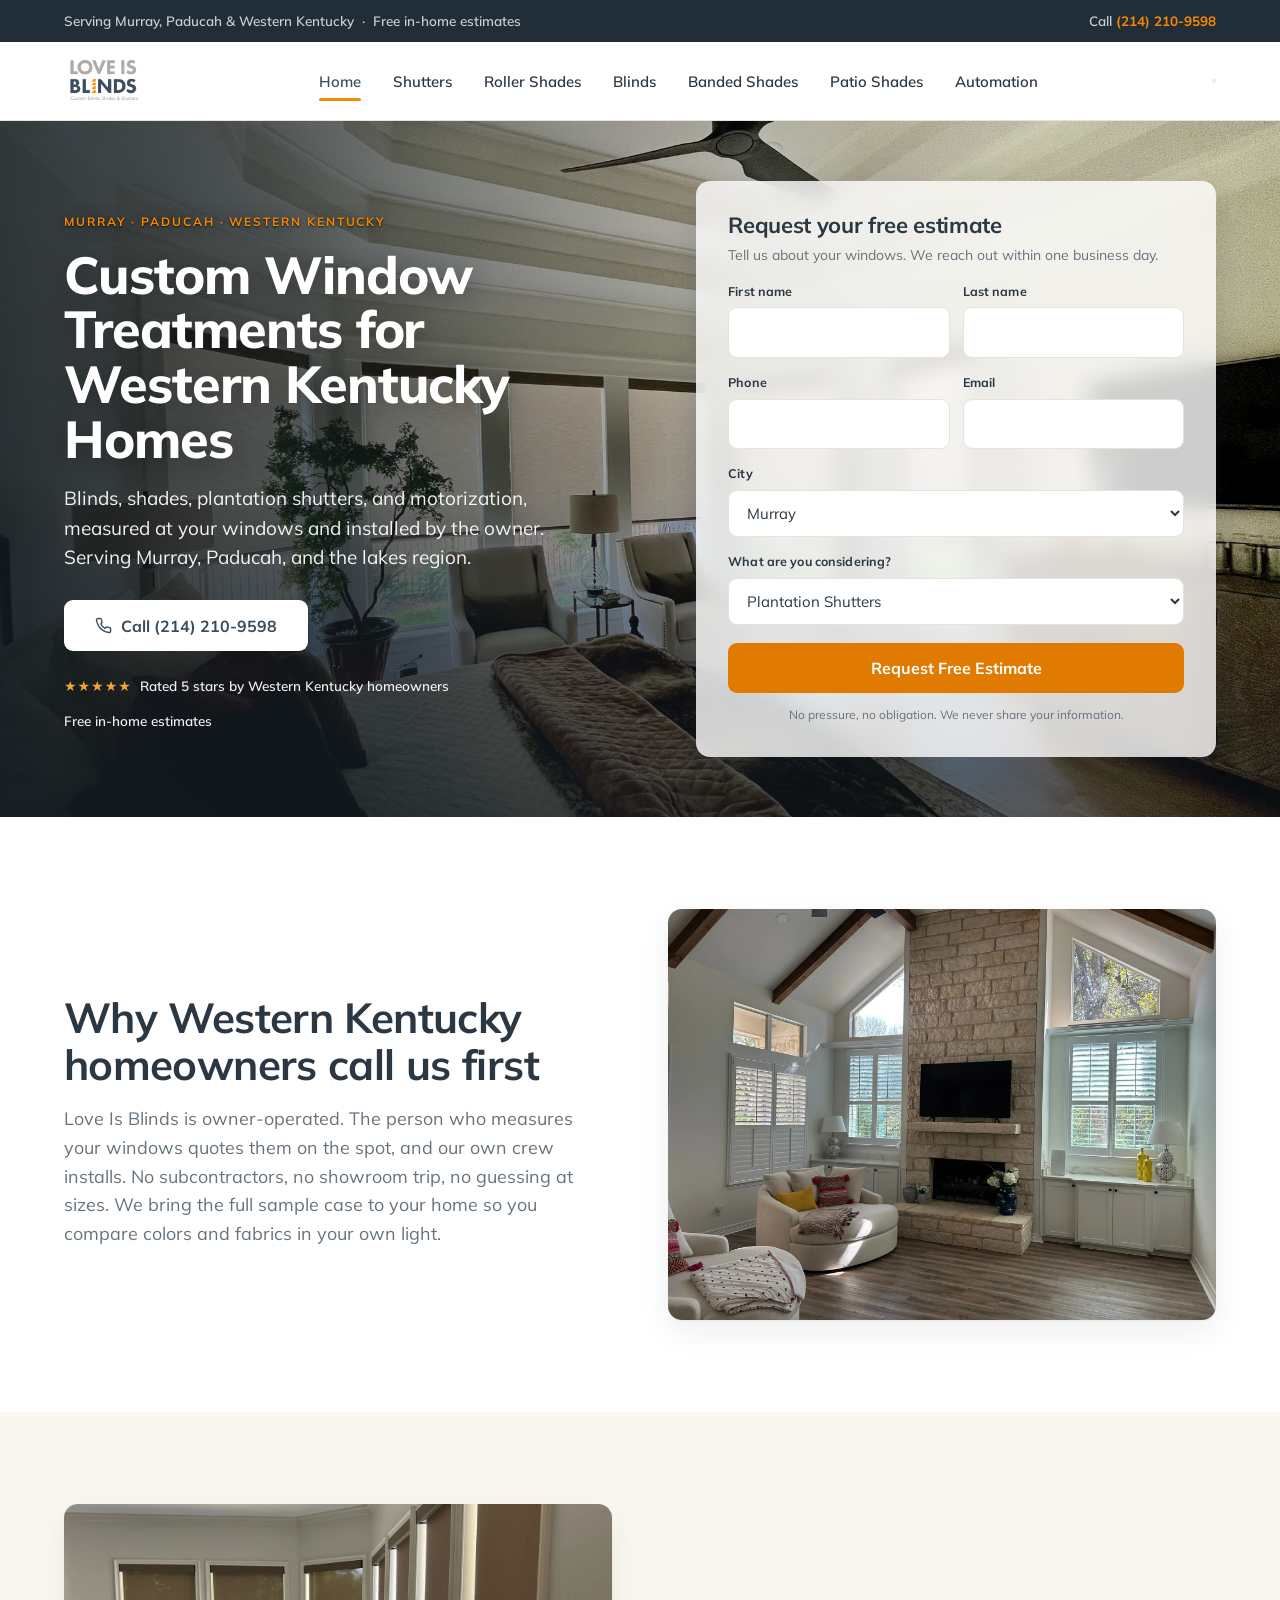
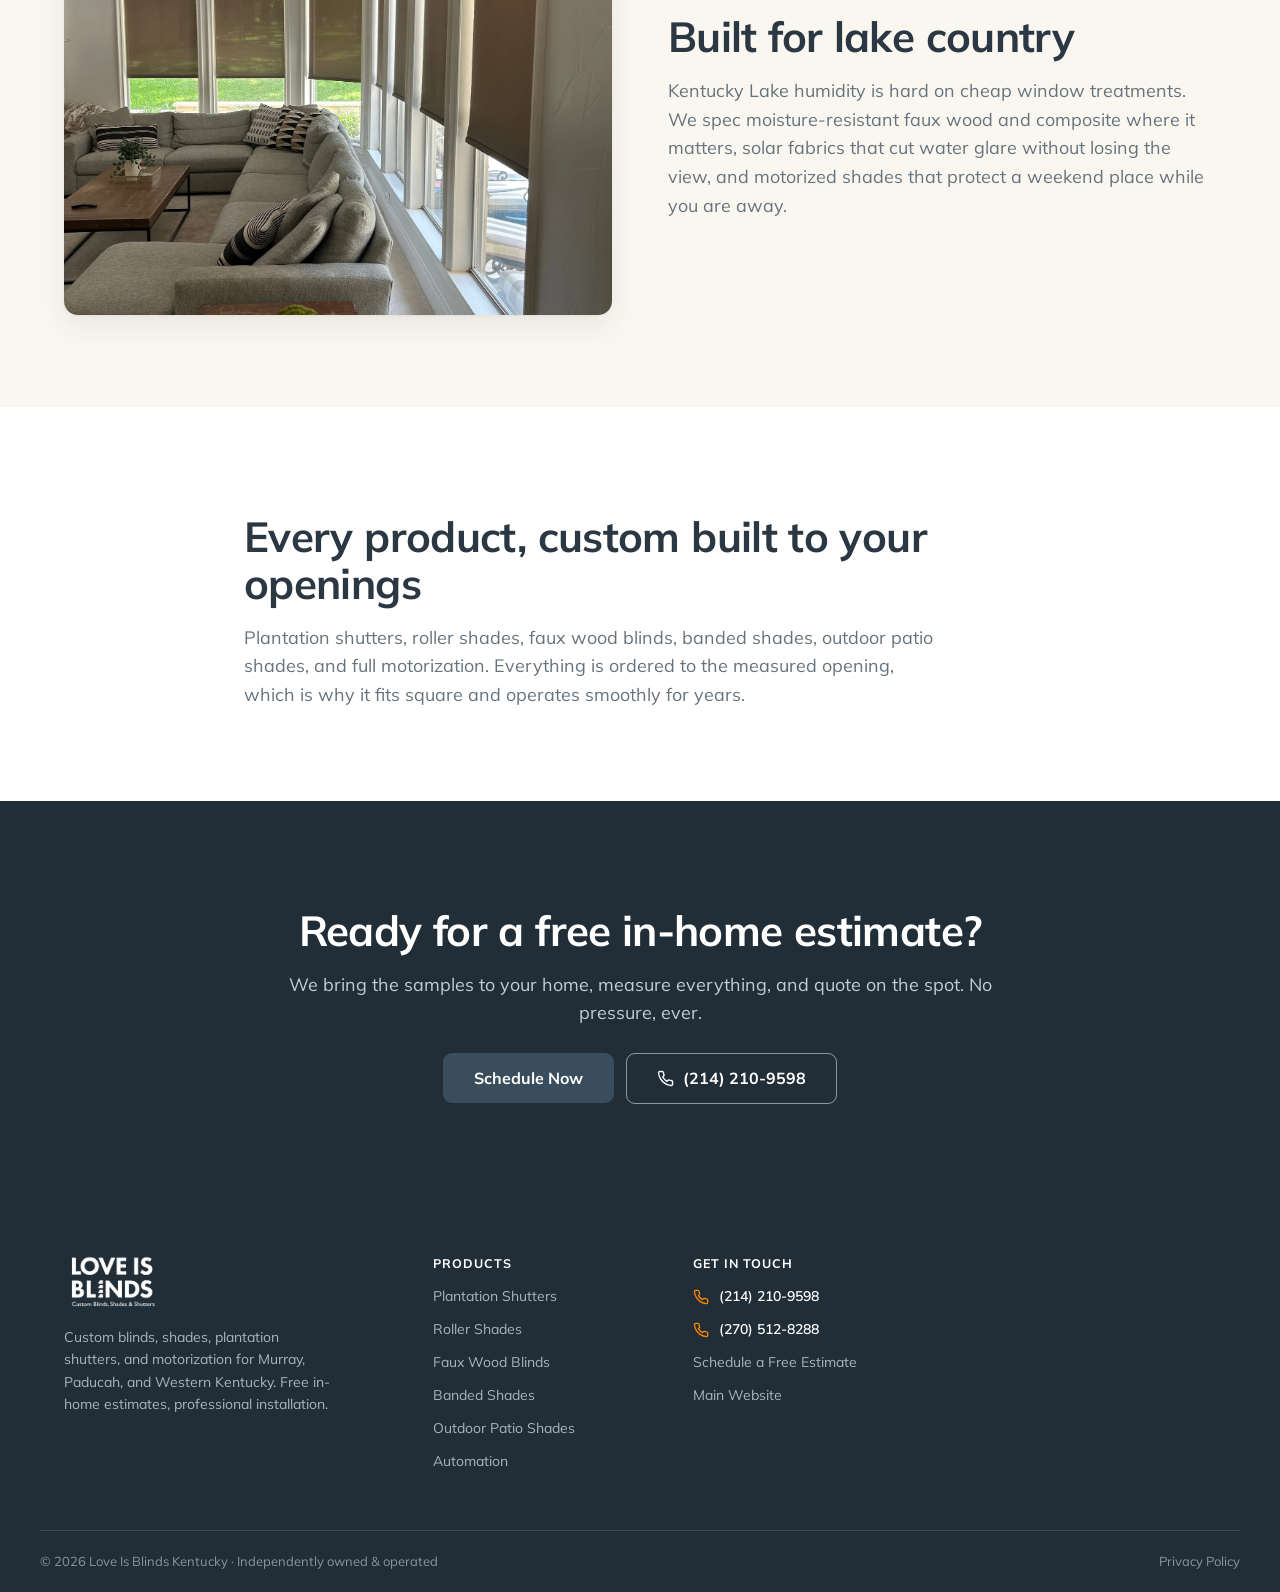
==== commit a7a962c2: "Mirror the old shop site structure in the new design, minus SEO Per direction: keep the old site's p" ====
--- a/index.html
+++ b/index.html
@@ -10,6 +10,7 @@
 <!-- End Google Tag Manager -->
 <meta charset="UTF-8">
 <meta name="viewport" content="width=device-width, initial-scale=1">
+<meta name="robots" content="noindex,nofollow">
 <title>Custom Blinds, Shades &amp; Shutters in Murray, KY | Love Is Blinds</title>
 <meta name="description" content="Custom blinds, shades, and plantation shutters for Murray, Paducah, and Western Kentucky. Free in-home estimates, measured and installed by the owner. Call today.">
 <link rel="canonical" href="https://shop.loveisblindsky.com/">
@@ -17,81 +18,17 @@
 <link rel="icon" type="image/png" sizes="32x32" href="/favicon-32.png">
 <link rel="apple-touch-icon" href="/apple-touch-icon.png">
 <meta name="theme-color" content="#3A4D5C">
-<meta property="og:type" content="website">
-<meta property="og:site_name" content="Love Is Blinds Western Kentucky">
-<meta property="og:title" content="Custom Blinds, Shades &amp; Shutters in Murray, KY | Love Is Blinds">
-<meta property="og:description" content="Custom blinds, shades, and plantation shutters for Murray, Paducah, and Western Kentucky. Free in-home estimates, measured and installed by the owner. Call today.">
-<meta property="og:url" content="https://shop.loveisblindsky.com/">
-<meta property="og:image" content="https://shop.loveisblindsky.com/images/lib/roller-shades-home-hero-shades-1-jpeg.webp">
-<meta name="twitter:card" content="summary_large_image">
-<meta name="twitter:title" content="Custom Blinds, Shades &amp; Shutters in Murray, KY | Love Is Blinds">
-<meta name="twitter:description" content="Custom blinds, shades, and plantation shutters for Murray, Paducah, and Western Kentucky. Free in-home estimates, measured and installed by the owner. Call today.">
-<meta name="twitter:image" content="https://shop.loveisblindsky.com/images/lib/roller-shades-home-hero-shades-1-jpeg.webp">
 <link rel="preconnect" href="https://fonts.googleapis.com">
 <link rel="preconnect" href="https://fonts.gstatic.com" crossorigin>
 <link href="https://fonts.googleapis.com/css2?family=Mulish:wght@400;500;600;700;800&display=swap" rel="stylesheet">
 <link rel="stylesheet" href="/css/styles.css">
-<script type="application/ld+json">
-{
- "@context": "https://schema.org",
- "@graph": [
-  {
-   "@type": "WebPage",
-   "@id": "https://shop.loveisblindsky.com/",
-   "url": "https://shop.loveisblindsky.com/",
-   "name": "Custom Blinds, Shades & Shutters in Murray, KY | Love Is Blinds",
-   "description": "Custom blinds, shades, and plantation shutters for Murray, Paducah, and Western Kentucky. Free in-home estimates, measured and installed by the owner. Call today.",
-   "isPartOf": {
-    "@type": "WebSite",
-    "name": "Love Is Blinds Western Kentucky",
-    "url": "https://shop.loveisblindsky.com/"
-   }
-  },
-  {
-   "@type": "FAQPage",
-   "mainEntity": [
-    {
-     "@type": "Question",
-     "name": "How fast can you come out for an estimate?",
-     "acceptedAnswer": {
-      "@type": "Answer",
-      "text": "Usually within a few days. The estimate is free, happens at your home, and you get an itemized quote on the spot with no obligation."
-     }
-    },
-    {
-     "@type": "Question",
-     "name": "Do you serve Paducah and the lakes area?",
-     "acceptedAnswer": {
-      "@type": "Answer",
-      "text": "Yes. We cover Murray, Mayfield, Benton, Cadiz, Hopkinsville, Paducah, Reidland, Calvert City, Princeton, Paris TN, and Metropolis IL."
-     }
-    },
-    {
-     "@type": "Question",
-     "name": "Who does the installation?",
-     "acceptedAnswer": {
-      "@type": "Answer",
-      "text": "Our own employees. The person who measures is part of the crew that installs, drop cloths go down before the first anchor, and cleanup is included."
-     }
-    },
-    {
-     "@type": "Question",
-     "name": "How long from order to install?",
-     "acceptedAnswer": {
-      "@type": "Answer",
-      "text": "Most projects run two to four weeks from estimate to install day. Custom shutters can run longer, and you get the timeline in writing before anything is ordered."
-     }
-    }
-   ]
-  }
- ]
-}
-</script></head>
+</head>
 <body>
 <!-- Google Tag Manager (noscript) -->
 <noscript><iframe src="https://www.googletagmanager.com/ns.html?id=GTM-MGHF7VLB"
 height="0" width="0" style="display:none;visibility:hidden"></iframe></noscript>
 <!-- End Google Tag Manager (noscript) -->
+<script src="https://www.venbit.ai/venbit-site-agent.js?id=site_43c6a5c0a9" defer></script>
 <div class="topbar">
   <div class="container">
     <span class="tb-left">Serving Murray, Paducah &amp; Western Kentucky &nbsp;&middot;&nbsp; Free in-home estimates</span>
@@ -105,7 +42,7 @@
     </a>
     <nav>
       <ul class="nav-links" id="navLinks">
-        <li><a href="/" aria-current="page">Home</a></li><li><a href="/products">Products</a></li><li><a href="/shutters">Shutters</a></li><li><a href="/rollers">Roller Shades</a></li><li><a href="/blinds">Blinds</a></li><li><a href="/banded-shades">Banded Shades</a></li><li><a href="/outdoor-patio-shades">Patio Shades</a></li><li><a href="/automation-solutions">Automation</a></li>
+        <li><a href="/" aria-current="page">Home</a></li><li><a href="/shutters">Shutters</a></li><li><a href="/rollers">Roller Shades</a></li><li><a href="/blinds">Blinds</a></li><li><a href="/banded-shades">Banded Shades</a></li><li><a href="/outdoor-patio-shades">Patio Shades</a></li><li><a href="/automation-solutions">Automation</a></li>
         <li class="nav-cta">
           <a class="btn btn-secondary btn-block" href="tel:+12142109598">Call (214) 210-9598</a>
           <a class="btn btn-primary btn-block" href="/schedule-now">Free Estimate</a>
@@ -167,9 +104,7 @@
   <div class="media reveal"><picture><img src="/images/lib/roller-shades-roller-shades-jane-after-a-jpg.webp" alt="Custom window treatments installed by Love Is Blinds" loading="lazy"></picture></div>
   <div class="body reveal"><h2 class="title">Built for lake country</h2><p class="lead">Kentucky Lake humidity is hard on cheap window treatments. We spec moisture-resistant faux wood and composite where it matters, solar fabrics that cut water glare without losing the view, and motorized shades that protect a weekend place while you are away.</p></div>
 </div></section><section class="section"><div class="container" style="max-width:840px"><div class="body reveal"><h2 class="title">Every product, custom built to your openings</h2><p class="lead">Plantation shutters, roller shades, faux wood blinds, banded shades, outdoor patio shades, and full motorization. Everything is ordered to the measured opening, which is why it fits square and operates smoothly for years.</p></div></div></section>
-<section class="section bg-cream-tint">
-  <div class="container center"><h2 class="title">Common questions.</h2></div>
-  <div class="container"><div class="faq"><details><summary>How fast can you come out for an estimate?</summary><div class="a">Usually within a few days. The estimate is free, happens at your home, and you get an itemized quote on the spot with no obligation.</div></details><details><summary>Do you serve Paducah and the lakes area?</summary><div class="a">Yes. We cover Murray, Mayfield, Benton, Cadiz, Hopkinsville, Paducah, Reidland, Calvert City, Princeton, Paris TN, and Metropolis IL.</div></details><details><summary>Who does the installation?</summary><div class="a">Our own employees. The person who measures is part of the crew that installs, drop cloths go down before the first anchor, and cleanup is included.</div></details><details><summary>How long from order to install?</summary><div class="a">Most projects run two to four weeks from estimate to install day. Custom shutters can run longer, and you get the timeline in writing before anything is ordered.</div></details></div></div></section>
+
 <section class="section bg-deep">
   <div class="container center">
     <h2 class="title">Ready for a free in-home estimate?</h2>
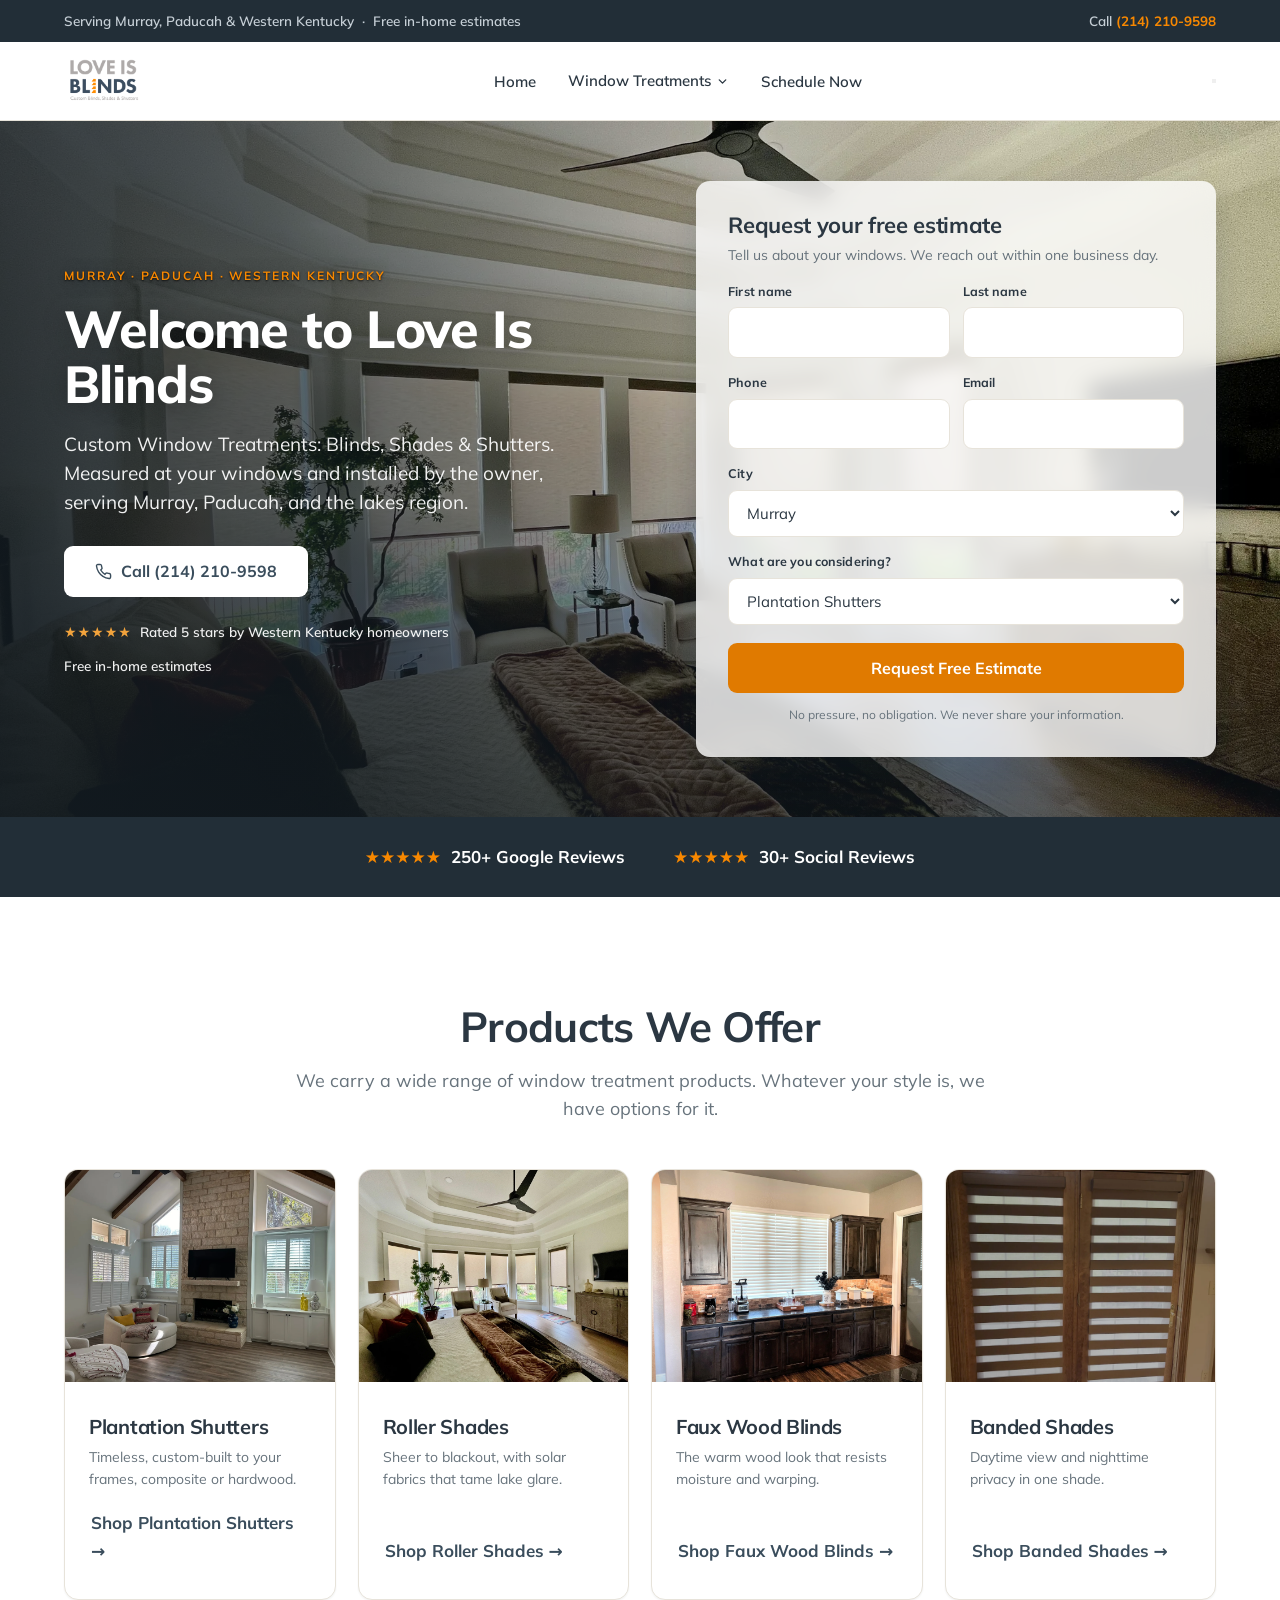
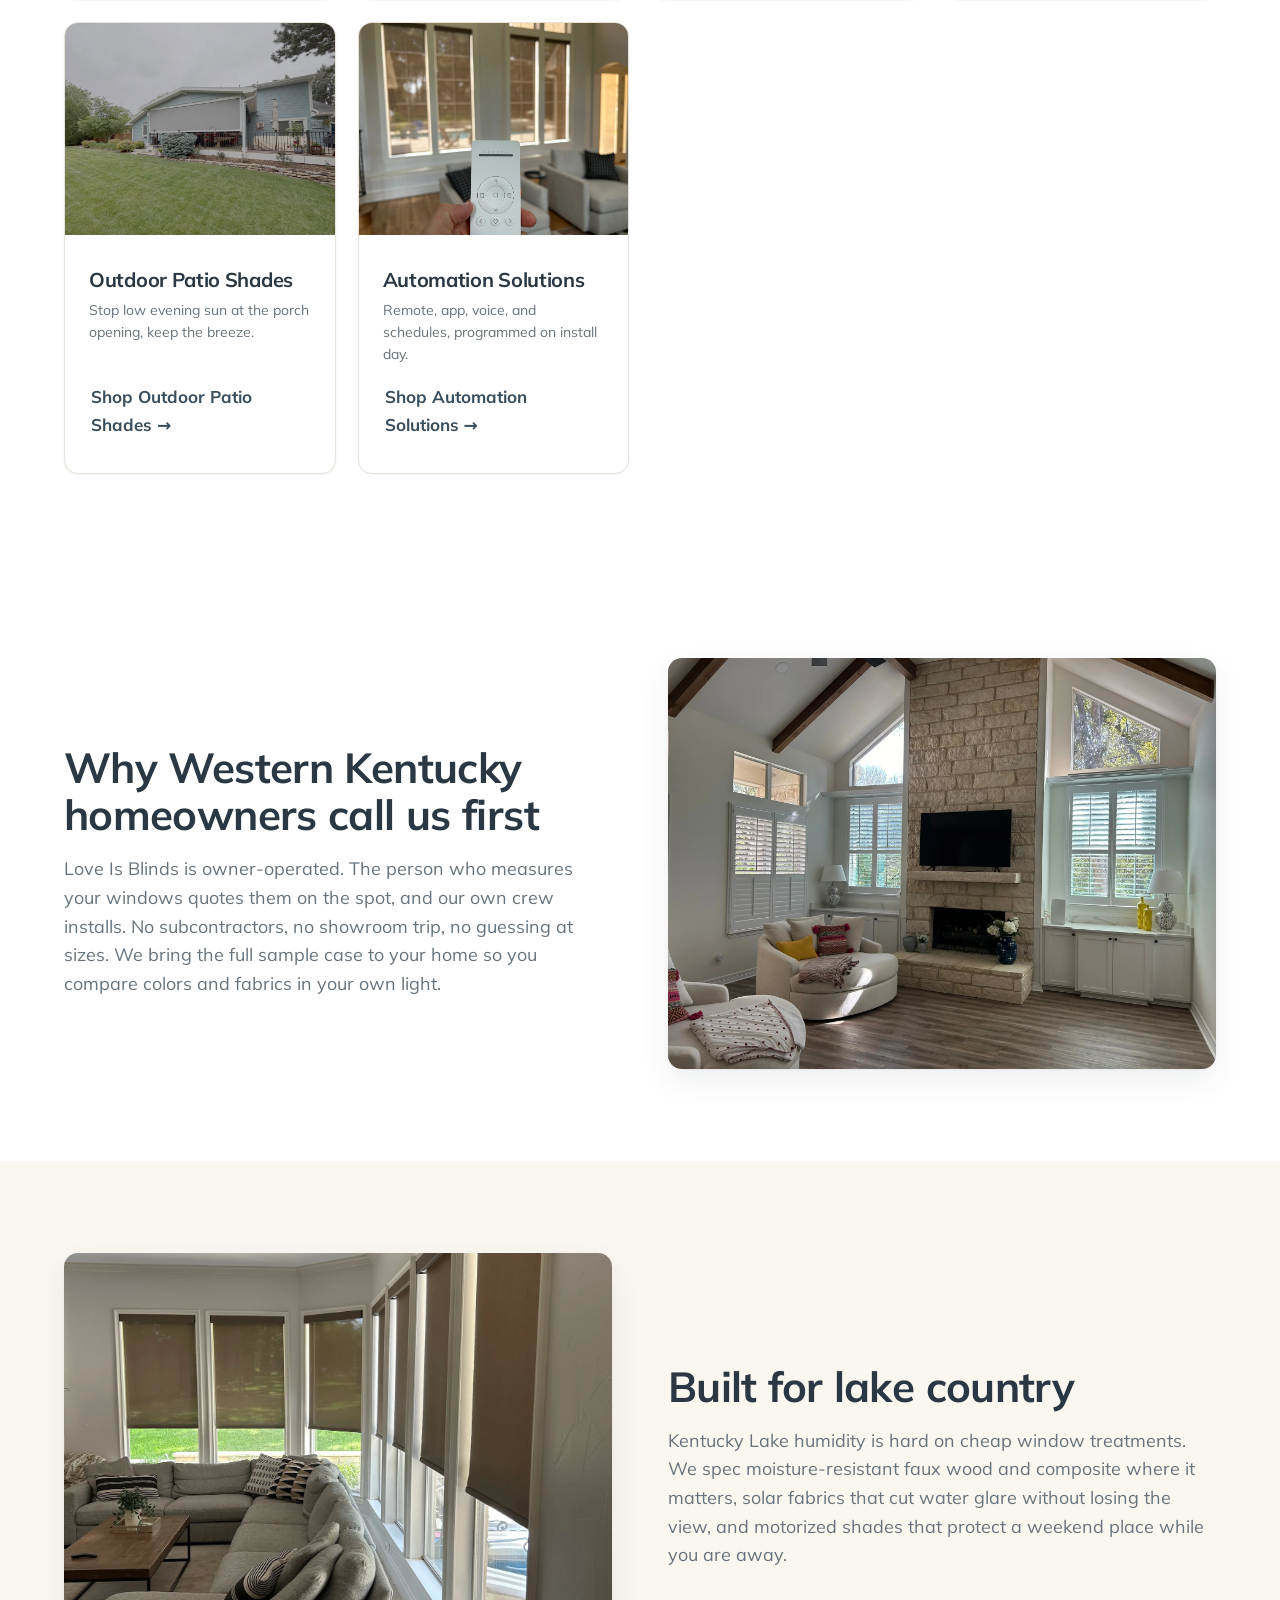
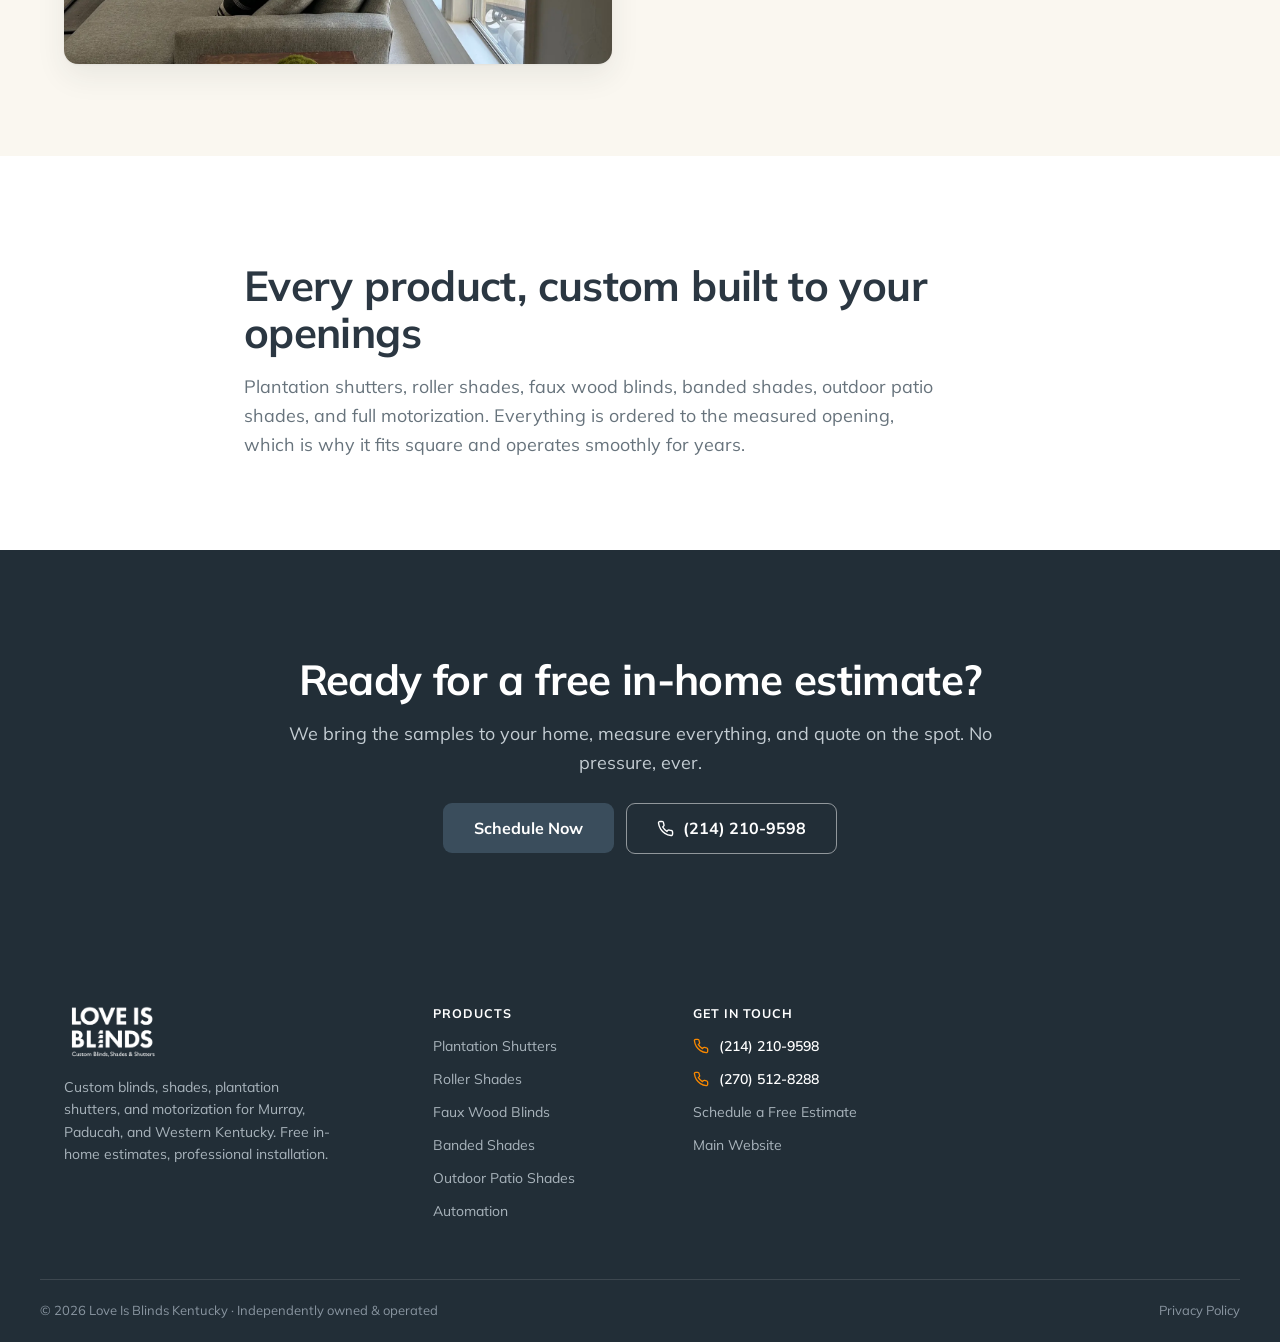
==== commit fcad6c45: "Match the live shop site's homepage structure - Nav is now a single Window Treatments dropdown with " ====
--- a/index.html
+++ b/index.html
@@ -42,7 +42,18 @@
     </a>
     <nav>
       <ul class="nav-links" id="navLinks">
-        <li><a href="/" aria-current="page">Home</a></li><li><a href="/shutters">Shutters</a></li><li><a href="/rollers">Roller Shades</a></li><li><a href="/blinds">Blinds</a></li><li><a href="/banded-shades">Banded Shades</a></li><li><a href="/outdoor-patio-shades">Patio Shades</a></li><li><a href="/automation-solutions">Automation</a></li>
+        <li><a href="/">Home</a></li>
+        <li class="has-dd"><a href="/shutters">Window Treatments <svg class="dd-caret" viewBox="0 0 24 24" fill="none"><path d="M6 9l6 6 6-6"/></svg></a>
+          <div class="nav-dd">
+            <a href="/shutters">Plantation Shutters</a>
+            <a href="/rollers">Roller Shades</a>
+            <a href="/blinds">Blinds</a>
+            <a href="/banded-shades">Banded Shades</a>
+            <a href="/outdoor-patio-shades">Outdoor Patio Shades</a>
+            <a href="/automation-solutions">Automation Solutions</a>
+          </div>
+        </li>
+        <li><a href="/schedule-now">Schedule Now</a></li>
         <li class="nav-cta">
           <a class="btn btn-secondary btn-block" href="tel:+12142109598">Call (214) 210-9598</a>
           <a class="btn btn-primary btn-block" href="/schedule-now">Free Estimate</a>
@@ -60,8 +71,8 @@
   <div class="container">
     <div class="phero-copy">
       <h2 class="eyebrow">Murray &middot; Paducah &middot; Western Kentucky</h2>
-      <h1 class="title">Custom Window Treatments for Western Kentucky Homes</h1>
-      <p class="sub">Blinds, shades, plantation shutters, and motorization, measured at your windows and installed by the owner. Serving Murray, Paducah, and the lakes region.</p>
+      <h1 class="title">Welcome to Love Is Blinds</h1>
+      <p class="sub">Custom Window Treatments: Blinds, Shades &amp; Shutters. Measured at your windows and installed by the owner, serving Murray, Paducah, and the lakes region.</p>
       <div class="hero-actions">
         <a class="btn btn-primary btn-lg" href="tel:+12142109598"><svg viewBox="0 0 24 24"><path d="M22 16.92v3a2 2 0 0 1-2.18 2 19.8 19.8 0 0 1-8.63-3.07 19.5 19.5 0 0 1-6-6 19.8 19.8 0 0 1-3.07-8.67A2 2 0 0 1 4.11 2h3a2 2 0 0 1 2 1.72c.13.96.36 1.9.7 2.81a2 2 0 0 1-.45 2.11L8.09 9.91a16 16 0 0 0 6 6l1.27-1.27a2 2 0 0 1 2.11-.45c.9.34 1.85.57 2.81.7A2 2 0 0 1 22 16.92Z"/></svg> Call (214) 210-9598</a>
       </div>
@@ -97,6 +108,27 @@
     </form>
   </div>
 </section>
+<section class="section bg-deep" style="padding:26px 0">
+  <div class="container" style="display:flex;justify-content:center;align-items:center;gap:48px;flex-wrap:wrap">
+    <span style="color:#fff;font-weight:700;display:inline-flex;align-items:center;gap:10px"><span class="stars" style="color:var(--pop)">&#9733;&#9733;&#9733;&#9733;&#9733;</span>250+ Google Reviews</span>
+    <span style="color:#fff;font-weight:700;display:inline-flex;align-items:center;gap:10px"><span class="stars" style="color:var(--pop)">&#9733;&#9733;&#9733;&#9733;&#9733;</span>30+ Social Reviews</span>
+  </div>
+</section>
+<section class="section">
+  <div class="container center">
+    <h2 class="title">Products We Offer</h2>
+    <p class="lead">We carry a wide range of window treatment products. Whatever your style is, we have options for it.</p>
+  </div>
+  <div class="container"><div class="prod-grid"><a class="prod-card reveal" href="/shutters"><span class="pic"><img src="/images/lib/shutters-shutters-love-01-jpg.webp" alt="Plantation Shutters installed by Love Is Blinds" loading="lazy"></span>
+<span class="pbody"><h3>Plantation Shutters</h3><p>Timeless, custom-built to your frames, composite or hardwood.</p><span class="btn-link">Shop Plantation Shutters <span class="arw">&#8594;</span></span></span></a><a class="prod-card reveal" href="/rollers"><span class="pic"><img src="/images/lib/roller-shades-home-hero-shades-1-jpeg.webp" alt="Roller Shades installed by Love Is Blinds" loading="lazy"></span>
+<span class="pbody"><h3>Roller Shades</h3><p>Sheer to blackout, with solar fabrics that tame lake glare.</p><span class="btn-link">Shop Roller Shades <span class="arw">&#8594;</span></span></span></a><a class="prod-card reveal" href="/blinds"><span class="pic"><img src="/images/lib/blinds-blinds-007-jpg.webp" alt="Faux Wood Blinds installed by Love Is Blinds" loading="lazy"></span>
+<span class="pbody"><h3>Faux Wood Blinds</h3><p>The warm wood look that resists moisture and warping.</p><span class="btn-link">Shop Faux Wood Blinds <span class="arw">&#8594;</span></span></span></a><a class="prod-card reveal" href="/banded-shades"><span class="pic"><img src="/images/lib/banded-shades-banded-shades-brown-jpg.webp" alt="Banded Shades installed by Love Is Blinds" loading="lazy"></span>
+<span class="pbody"><h3>Banded Shades</h3><p>Daytime view and nighttime privacy in one shade.</p><span class="btn-link">Shop Banded Shades <span class="arw">&#8594;</span></span></span></a><a class="prod-card reveal" href="/outdoor-patio-shades"><span class="pic"><img src="/images/lib/exterior-patio-shades-exterior-patio-shades-gray-jpg.webp" alt="Outdoor Patio Shades installed by Love Is Blinds" loading="lazy"></span>
+<span class="pbody"><h3>Outdoor Patio Shades</h3><p>Stop low evening sun at the porch opening, keep the breeze.</p><span class="btn-link">Shop Outdoor Patio Shades <span class="arw">&#8594;</span></span></span></a><a class="prod-card reveal" href="/automation-solutions"><span class="pic"><img src="/images/lib/roller-shades-roller-shades-motorized-remote-good-a-jpg.webp" alt="Automation Solutions installed by Love Is Blinds" loading="lazy"></span>
+<span class="pbody"><h3>Automation Solutions</h3><p>Remote, app, voice, and schedules, programmed on install day.</p><span class="btn-link">Shop Automation Solutions <span class="arw">&#8594;</span></span></span></a></div></div>
+</section>
+
+
 <section class="section"><div class="container split media-right">
   <div class="body reveal"><h2 class="title">Why Western Kentucky homeowners call us first</h2><p class="lead">Love Is Blinds is owner-operated. The person who measures your windows quotes them on the spot, and our own crew installs. No subcontractors, no showroom trip, no guessing at sizes. We bring the full sample case to your home so you compare colors and fabrics in your own light.</p></div>
   <div class="media reveal"><picture><img src="/images/lib/shutters-shutters-love-01-jpg.webp" alt="Custom window treatments installed by Love Is Blinds" loading="lazy"></picture></div>
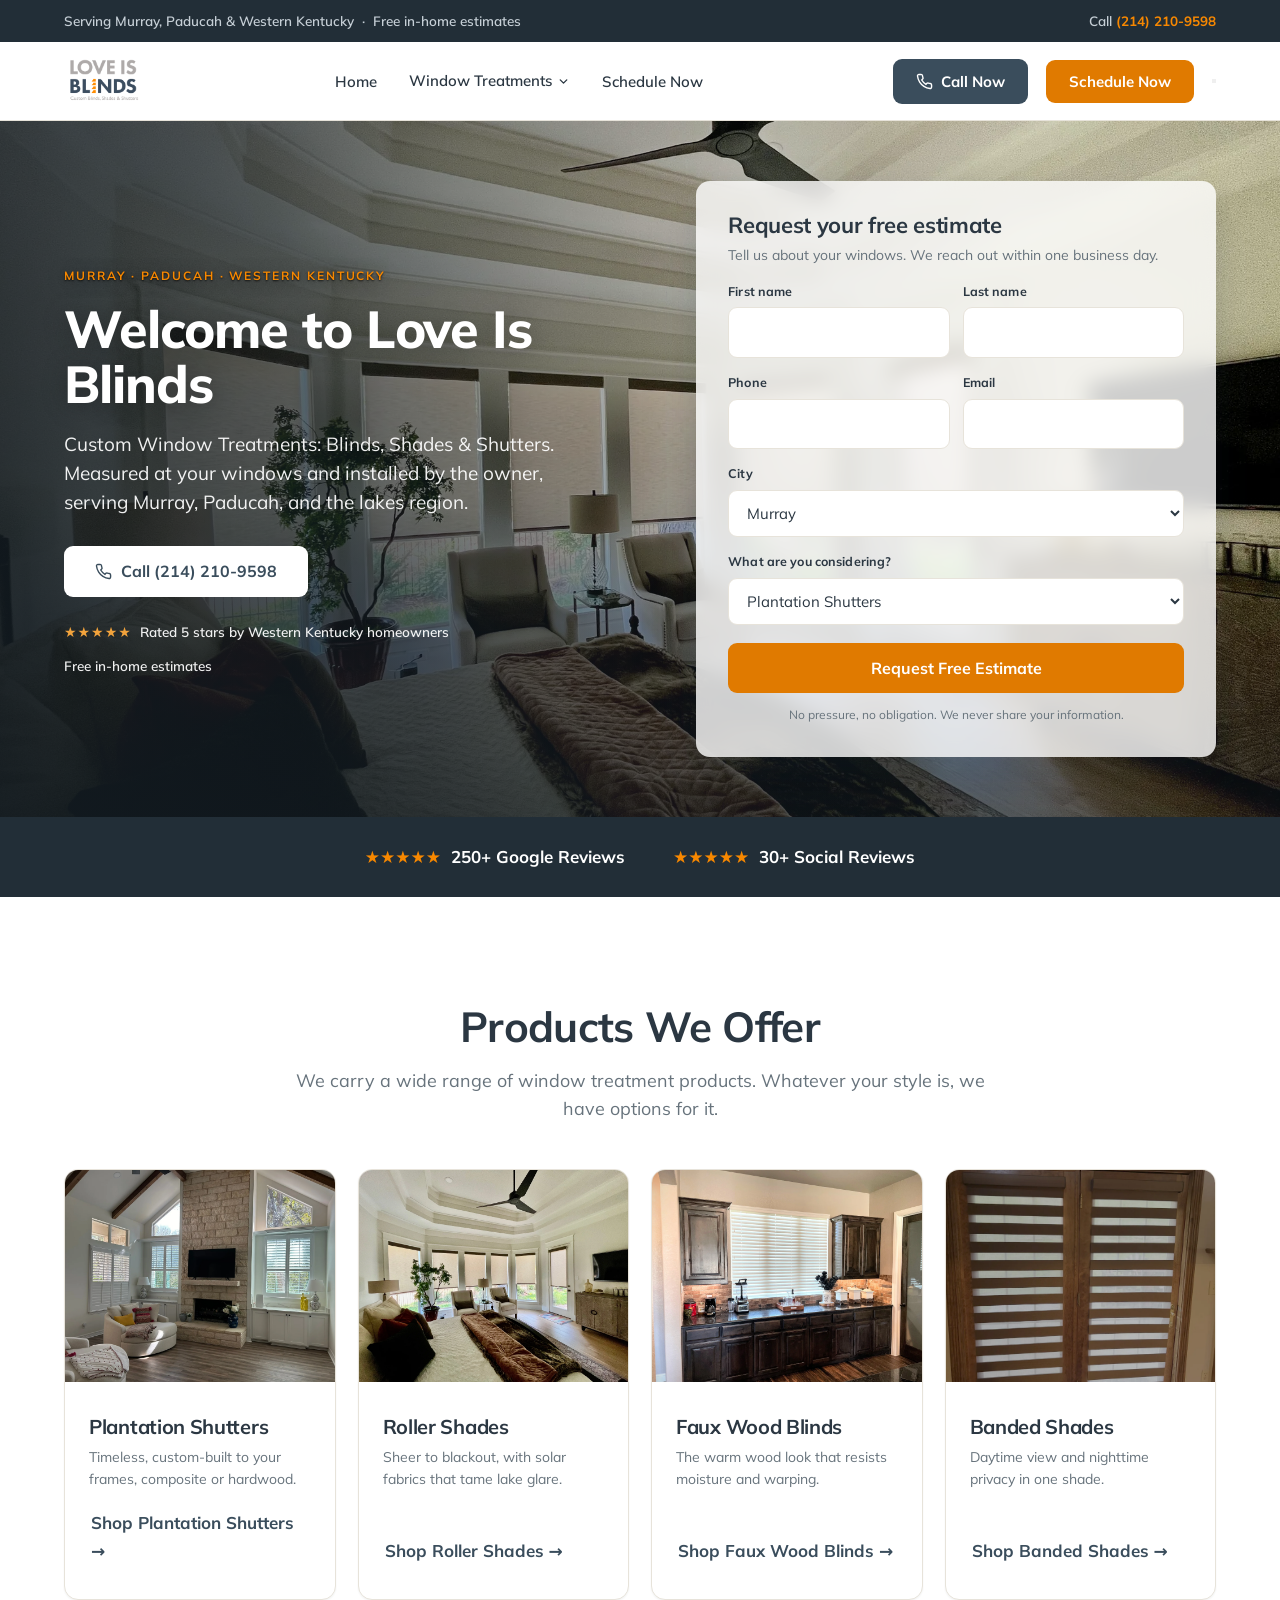
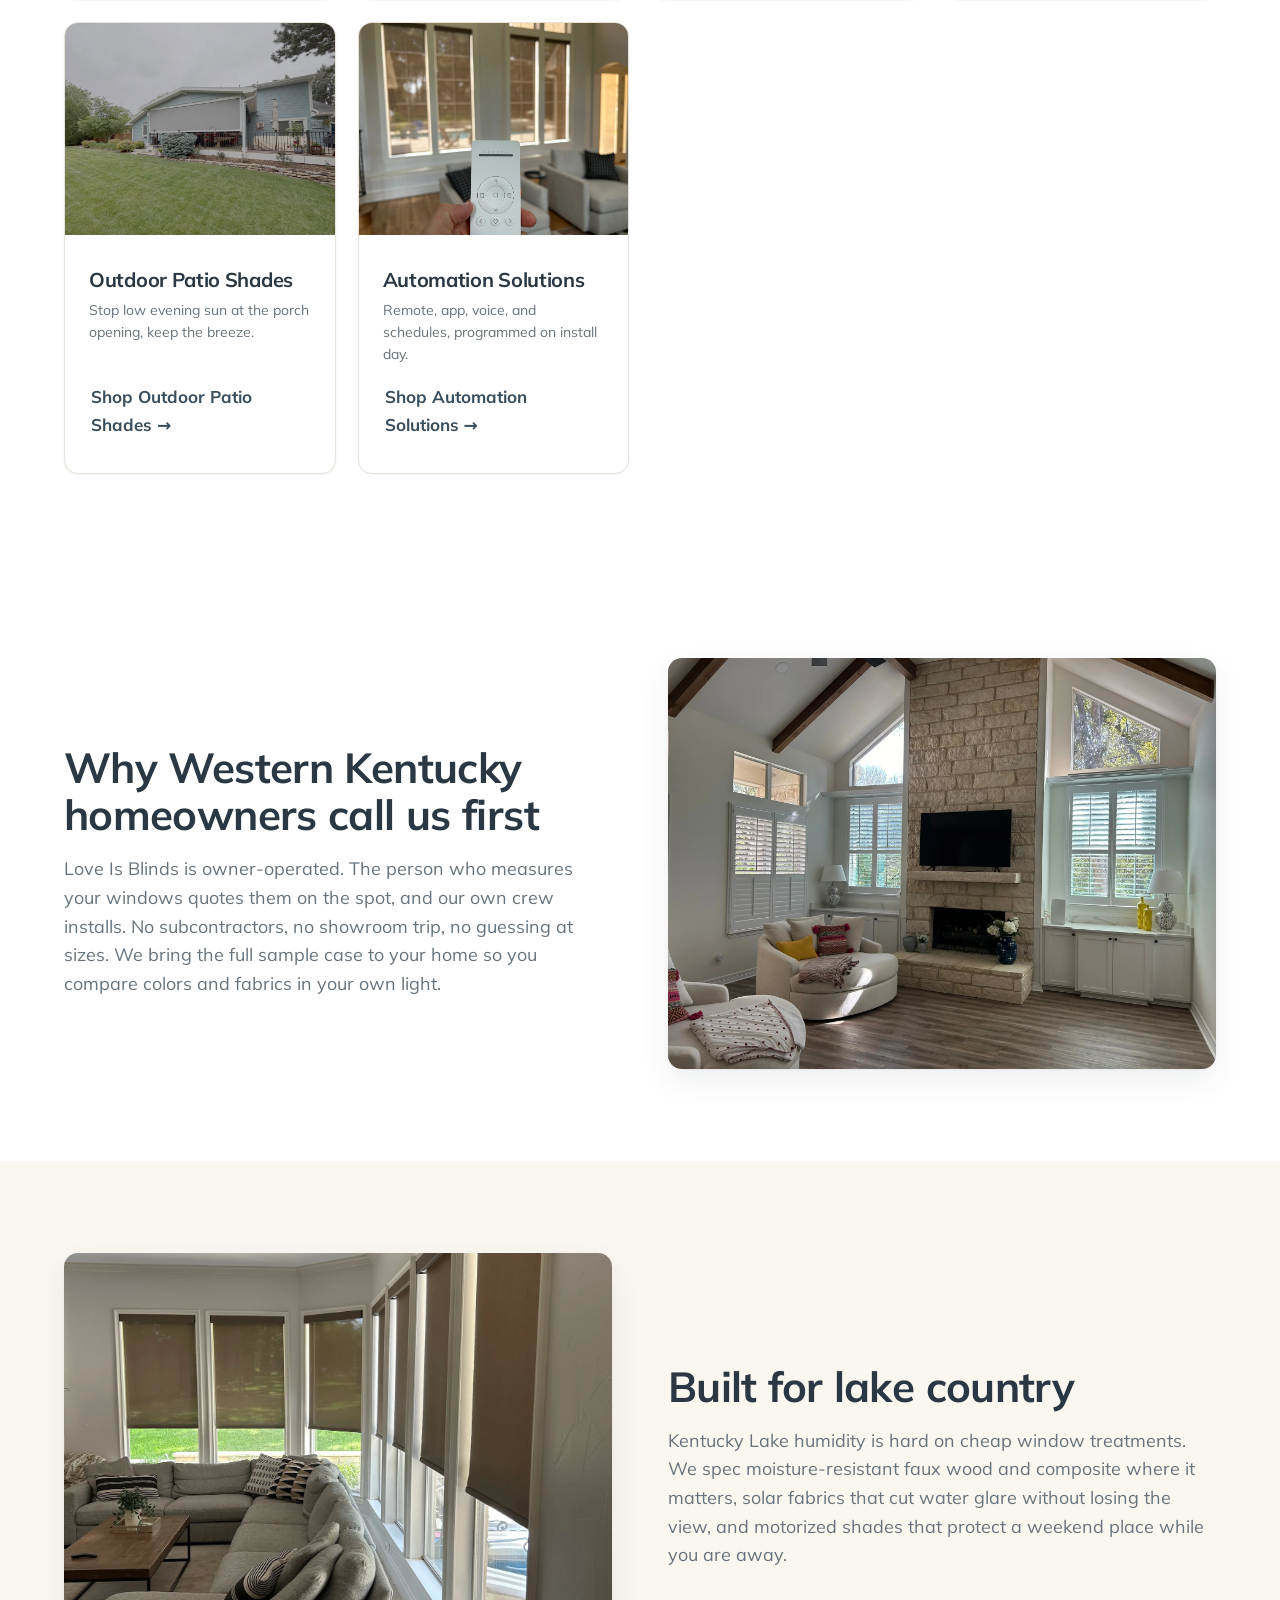
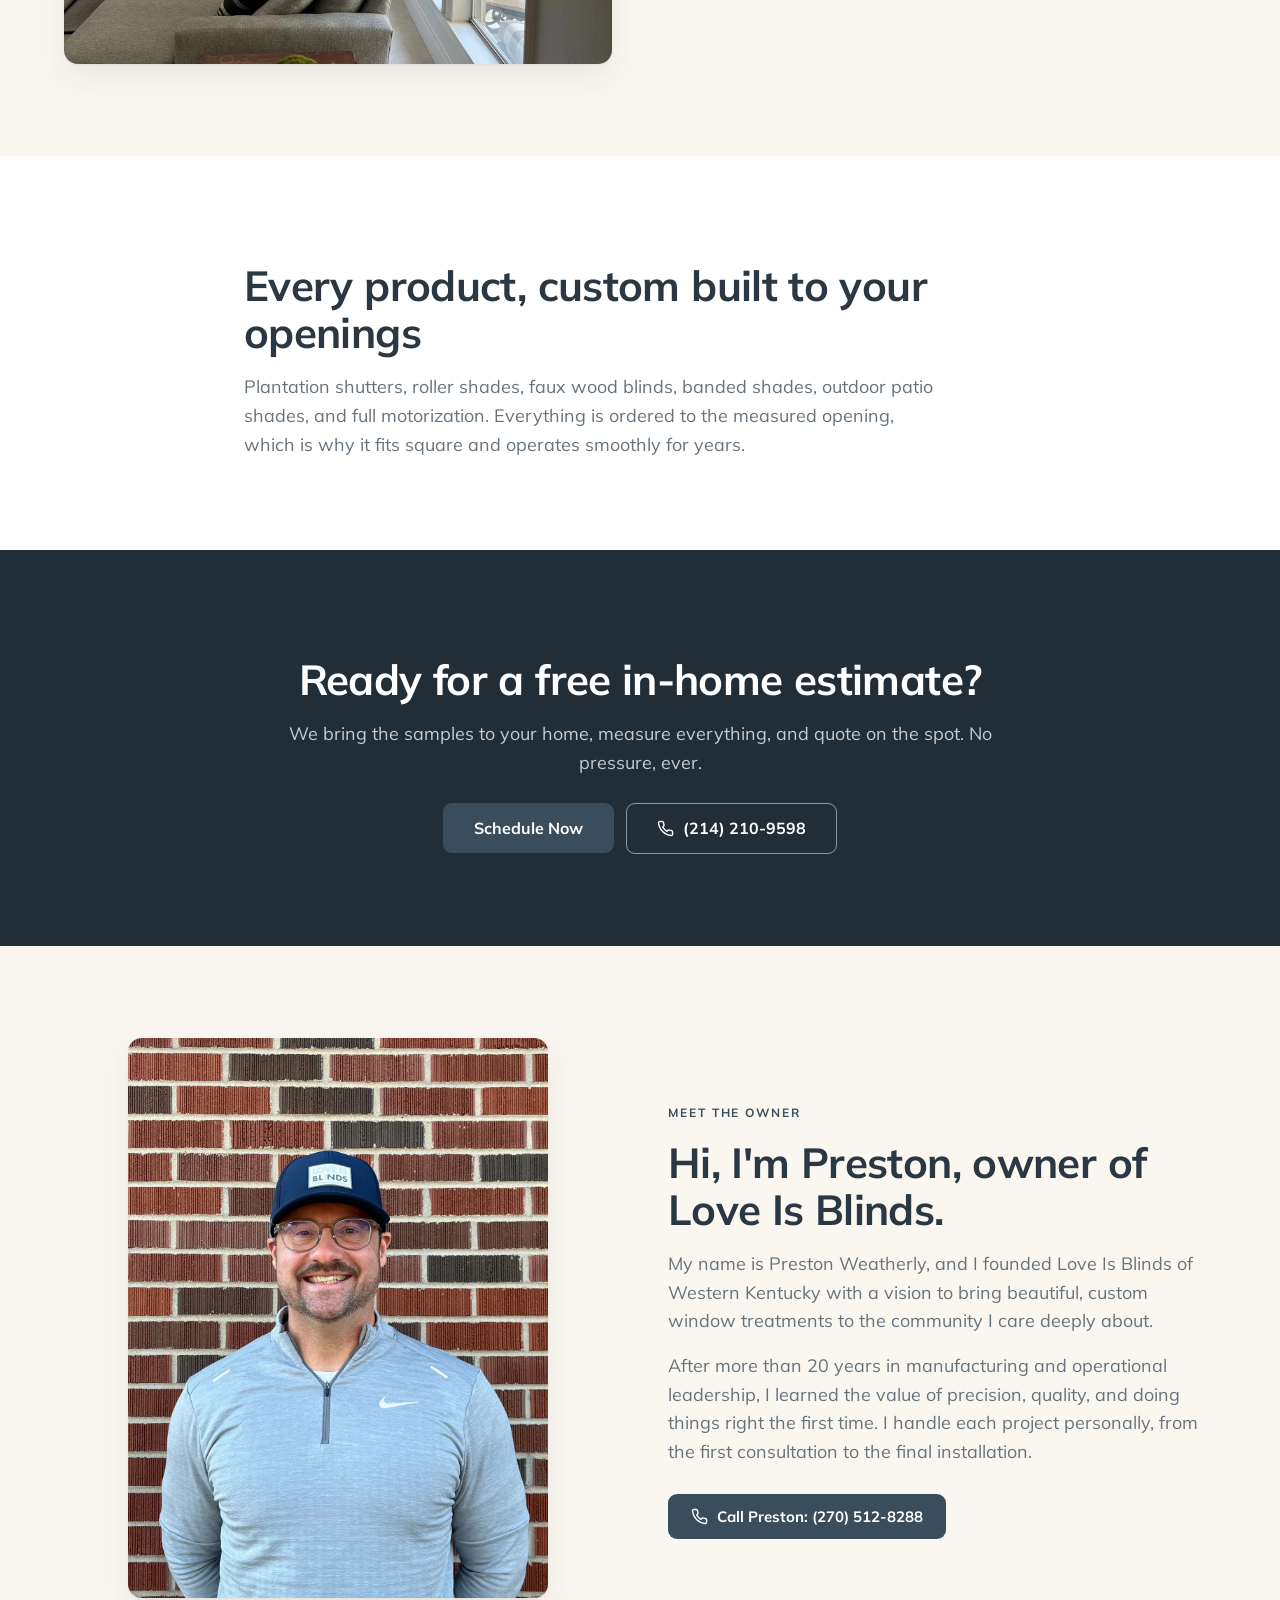
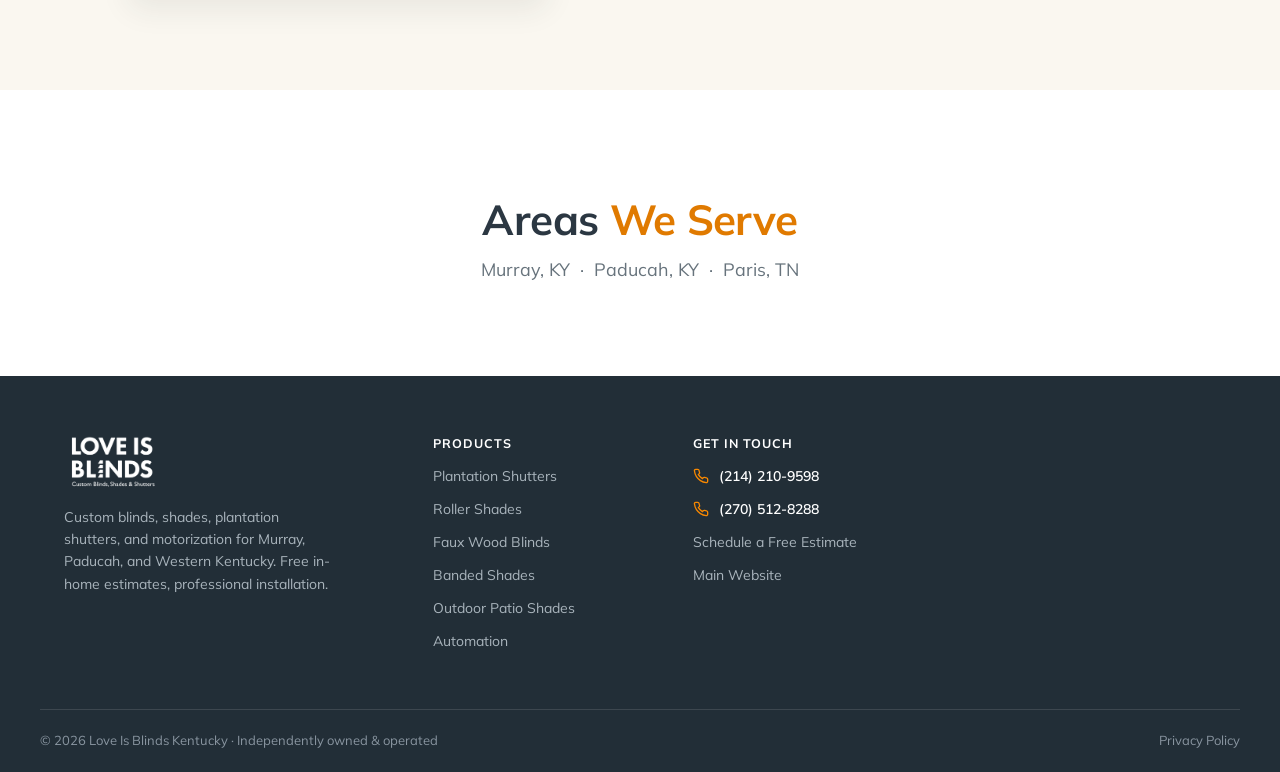
==== commit 238bc12e: "Rebuild product pages on the live site's LP template, all Preston Each product page now mirrors the " ====
--- a/index.html
+++ b/index.html
@@ -61,6 +61,8 @@
       </ul>
     </nav>
     <div class="nav-right">
+      <a class="btn btn-primary" href="tel:+12142109598" style="display:inline-flex;align-items:center;gap:8px"><svg viewBox="0 0 24 24"><path d="M22 16.92v3a2 2 0 0 1-2.18 2 19.8 19.8 0 0 1-8.63-3.07 19.5 19.5 0 0 1-6-6 19.8 19.8 0 0 1-3.07-8.67A2 2 0 0 1 4.11 2h3a2 2 0 0 1 2 1.72c.13.96.36 1.9.7 2.81a2 2 0 0 1-.45 2.11L8.09 9.91a16 16 0 0 0 6 6l1.27-1.27a2 2 0 0 1 2.11-.45c.9.34 1.85.57 2.81.7A2 2 0 0 1 22 16.92Z"/></svg> Call Now</a>
+      <a class="btn btn-pop" href="/schedule-now">Schedule Now</a>
       <button class="nav-toggle" id="navToggle" aria-label="Menu" aria-expanded="false"><span></span><span></span><span></span></button>
     </div>
   </div>
@@ -145,6 +147,28 @@
       <a class="btn btn-primary btn-lg" href="/schedule-now">Schedule Now</a>
       <a class="btn btn-secondary btn-lg" href="tel:+12142109598"><svg viewBox="0 0 24 24"><path d="M22 16.92v3a2 2 0 0 1-2.18 2 19.8 19.8 0 0 1-8.63-3.07 19.5 19.5 0 0 1-6-6 19.8 19.8 0 0 1-3.07-8.67A2 2 0 0 1 4.11 2h3a2 2 0 0 1 2 1.72c.13.96.36 1.9.7 2.81a2 2 0 0 1-.45 2.11L8.09 9.91a16 16 0 0 0 6 6l1.27-1.27a2 2 0 0 1 2.11-.45c.9.34 1.85.57 2.81.7A2 2 0 0 1 22 16.92Z"/></svg> (214) 210-9598</a>
     </div>
+  </div>
+</section>
+<section class="section bg-cream-tint">
+  <div class="container split">
+    <div class="media reveal">
+      <picture><source srcset="/images/preston-weatherly.webp" type="image/webp"><img class="owner-photo" src="/images/preston-weatherly.jpg" alt="Preston Weatherly, owner of Love Is Blinds Western Kentucky" loading="lazy"></picture>
+    </div>
+    <div class="body reveal">
+      <h2 class="eyebrow">Meet the Owner</h2>
+      <h2 class="title">Hi, I'm Preston, owner of Love Is Blinds.</h2>
+      <p class="lead">My name is Preston Weatherly, and I founded Love Is Blinds of Western Kentucky with a vision to bring beautiful, custom window treatments to the community I care deeply about.</p>
+      <p class="lead">After more than 20 years in manufacturing and operational leadership, I learned the value of precision, quality, and doing things right the first time. I handle each project personally, from the first consultation to the final installation.</p>
+      <div class="btnrow">
+        <a class="btn btn-primary" href="tel:+12705128288"><svg viewBox="0 0 24 24"><path d="M22 16.92v3a2 2 0 0 1-2.18 2 19.8 19.8 0 0 1-8.63-3.07 19.5 19.5 0 0 1-6-6 19.8 19.8 0 0 1-3.07-8.67A2 2 0 0 1 4.11 2h3a2 2 0 0 1 2 1.72c.13.96.36 1.9.7 2.81a2 2 0 0 1-.45 2.11L8.09 9.91a16 16 0 0 0 6 6l1.27-1.27a2 2 0 0 1 2.11-.45c.9.34 1.85.57 2.81.7A2 2 0 0 1 22 16.92Z"/></svg> Call Preston: (270) 512-8288</a>
+      </div>
+    </div>
+  </div>
+</section>
+<section class="section">
+  <div class="container center">
+    <h2 class="title">Areas <span style="color:var(--pop-deep)">We Serve</span></h2>
+    <p class="lead" style="margin-top:12px">Murray, KY &nbsp;&middot;&nbsp; Paducah, KY &nbsp;&middot;&nbsp; Paris, TN</p>
   </div>
 </section>
 <footer class="footer">
